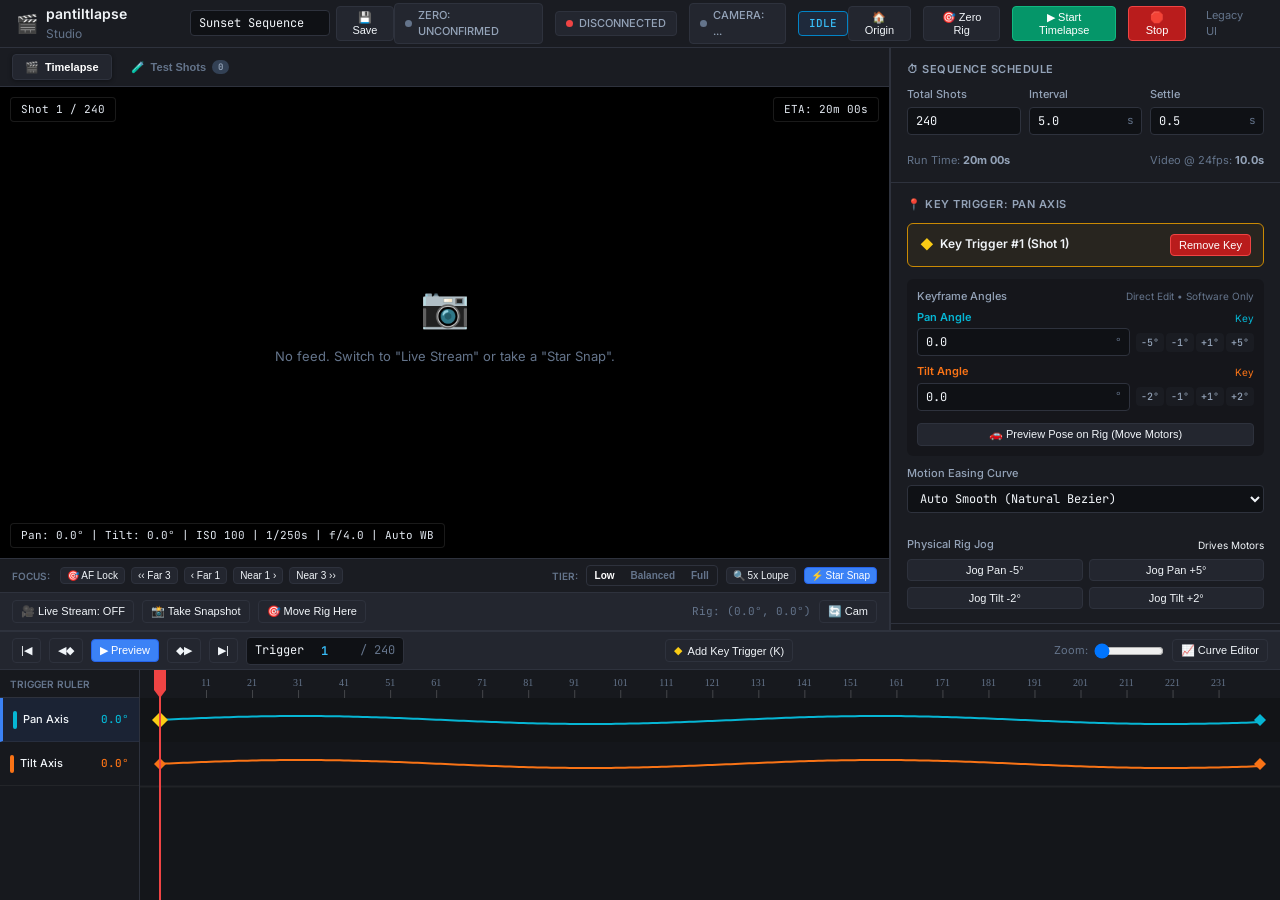
==== frontend/index.html @ 58957813 "fix(snapshot): ensure takeSnapshot uses active UI/timeline shutter speed instead of stale camera sta" ====
<!DOCTYPE html>
<html lang="en">
<head>
  <meta charset="UTF-8">
  <meta name="viewport" content="width=device-width, initial-scale=1.0, maximum-scale=1.0, user-scalable=no">
  <title>pantiltlapse - Single-Screen Timeline Studio</title>
  <link rel="stylesheet" href="style.css?v=20261005_04">
  <link rel="preconnect" href="https://fonts.googleapis.com">
  <link rel="preconnect" href="https://fonts.gstatic.com" crossorigin>
  <link href="https://fonts.googleapis.com/css2?family=Inter:wght@400;500;600;700&family=JetBrains+Mono:wght@400;500;600&display=swap" rel="stylesheet">
</head>
<body>
  <!-- Header Bar -->
  <header class="app-header">
    <div class="header-left">
      <div class="brand">
        <span class="brand-icon">🎬</span>
        <div>
          <span>pantiltlapse</span>
          <span class="brand-sub">Studio</span>
        </div>
      </div>

      <!-- Plan Name & Save -->
      <div style="display: flex; align-items: center; gap: 6px; margin-left: 12px;">
        <input type="text" id="planNameInput" value="Sunset Sequence" style="width: 140px; height: 26px;" title="Sequence Plan Name">
        <button class="btn btn-sm" id="btnSavePlan" title="Save plan to local rig storage">💾 Save</button>
      </div>
    </div>

    <!-- Status Badges -->
    <div class="header-center">
      <div class="status-badge" id="zeroRefBadge" onclick="openRecalibrateModal()" title="Click to Confirm Zero Origin Reference (0°, 0°)">
        <span class="dot"></span>
        <span id="zeroRefText">ZERO: UNCONFIRMED</span>
      </div>
      <div class="status-badge" id="motorBadge" title="Motor Controller Connection">
        <span class="dot"></span>
        <span id="motorText">MOTORS: ...</span>
      </div>
      <div class="status-badge" id="cameraBadge" title="Camera Connection">
        <span class="dot"></span>
        <span id="cameraText">CAMERA: ...</span>
      </div>
      <div class="status-badge mode-badge" id="modeBadge">
        <span id="modeText">IDLE</span>
      </div>
    </div>

    <!-- Execution & Master Controls -->
    <div class="header-right">
      <button class="btn btn-sm" onclick="goHome()" title="Move motors back to Origin (0°, 0°)">🏠 Origin</button>
      <button class="btn btn-sm" id="btnConfirmZero" onclick="openRecalibrateModal()" title="Zero physical motors at current position">🎯 Zero Rig</button>
      <button class="btn btn-success btn-sm" id="btnStartTimelapse">▶ Start Timelapse</button>
      <button class="btn btn-sm" id="btnPauseTimelapse" style="display: none;">⏸ Pause</button>
      <button class="btn btn-danger btn-sm" id="btnStop">🛑 Stop</button>
      <a href="wizard_legacy.html" class="legacy-link" title="Open previous multi-step wizard">Legacy UI</a>
    </div>
  </header>

  <!-- Zero Reference Warning Banner -->
  <div id="execZeroWarningBanner" class="alert-banner warning" style="display: none;">
    <span>⚠️ <strong>Coordinate Origin Unconfirmed:</strong> Calibrate and lock (0.00°, 0.00°) before running automated trajectories.</span>
    <div style="display: flex; gap: 8px; align-items: center;">
      <button class="btn btn-xs btn-primary" onclick="openRecalibrateModal()">Confirm Zero (0°, 0°)</button>
      <button class="btn btn-xs" onclick="document.getElementById('execZeroWarningBanner').style.display='none'" title="Dismiss banner">✕</button>
    </div>
  </div>

  <!-- Shutter vs Interval Safety Alert Banner -->
  <div id="intervalWarningBanner" class="alert-banner warning" style="display: none;">
    <span id="intervalWarningText">⚠️ Sequence Timing Alert: Longest shutter speed + settle + download buffer exceeds shot interval!</span>
    <div style="display: flex; gap: 8px; align-items: center;">
      <button class="btn btn-xs btn-primary" id="btnAutoAdjustInterval">Auto-Adjust Interval</button>
      <button class="btn btn-xs" onclick="document.getElementById('intervalWarningBanner').style.display='none'" title="Dismiss alert">✕</button>
    </div>
  </div>

  <!-- Main 2-Column Workspace -->
  <main class="studio-main">

    <!-- Left Column: Viewport & Focus Station -->
    <section class="preview-pane">
      <!-- Viewport Mode Tabs: Timelapse vs Test Shots -->
      <div class="viewport-tabs-header">
        <div class="viewport-tabs">
          <button class="viewport-tab active" id="tabBtnTimelapse" type="button" title="View live stream framing and timelapse playback">
            <span class="tab-icon">🎬</span> Timelapse
          </button>
          <button class="viewport-tab" id="tabBtnTestShots" type="button" title="Browse past test shots, star snaps, and focus calibration frames">
            <span class="tab-icon">🧪</span> Test Shots <span class="tab-badge" id="testShotsCountBadge">0</span>
          </button>
        </div>
        <div class="viewport-tabs-actions" id="testShotsHeaderActions" style="display: none;">
          <button class="btn btn-xs" id="btnRefreshTestShots" title="Refresh Test Shots History">🔄 Refresh</button>
          <button class="btn btn-xs btn-danger" id="btnDeleteSelectedTestShot" title="Delete Selected Test Shot">🗑 Delete</button>
          <button class="btn btn-xs btn-danger" id="btnDeleteAllTestShots" title="Delete All Test Shots" style="background: rgba(220, 38, 38, 0.2); border-color: rgba(220, 38, 38, 0.4); color: #f87171;">💥 Delete All</button>
        </div>
      </div>

      <div class="viewport-container" id="viewportContainer">
        <img id="previewImage" class="preview-media-frame" src="/api/camera/preview/latest" alt="Camera View" style="display: none;">
        <div id="loupeOverlay" class="loupe-overlay"></div>
        <div id="viewportPlaceholder" class="viewport-placeholder">
          <span class="icon">📷</span>
          <span id="viewportPlaceholderText">No feed. Switch to "Live Stream" or take a "Star Snap".</span>
        </div>

        <!-- Live Exposure Countdown & Progress Modal Overlay -->
        <div id="exposureCountdownOverlay" class="exposure-countdown-overlay" style="display: none;">
          <div class="exposure-card">
            <div class="exposure-spinner"></div>
            <div class="exposure-title" id="exposureTitle">📸 Exposing Snapshot...</div>
            <div class="exposure-timer" id="exposureTimer">0.0s / 2.5s</div>
            <div class="exposure-progress-bar">
              <div class="exposure-progress-fill" id="exposureProgressFill" style="width: 0%;"></div>
            </div>
            <div class="exposure-details" id="exposureDetails">ISO 12800 • 2.5s • f/4.5</div>
          </div>
        </div>

        <!-- Overlays -->
        <div class="viewport-overlay-top">
          <div class="overlay-pill" id="shotCounterOverlay">Shot 1 / 240</div>
          <div class="overlay-pill" id="timingOverlay">ETA: 20m 00s</div>
          <div class="overlay-pill" id="latestPhotoPill" style="display: none; background: rgba(16, 185, 129, 0.2); border-color: rgba(16, 185, 129, 0.4); color: #6ee7b7;">
            <span class="icon">📷</span> <span id="latestPhotoText">Photo Ready</span>
          </div>
          <div class="overlay-pill" id="testShotMetaPill" style="display: none; background: rgba(56, 189, 248, 0.2); border-color: rgba(56, 189, 248, 0.4); color: #38bdf8;">
            <span class="icon">🧪</span> <span id="testShotMetaText">Test Shot</span>
          </div>
        </div>

        <div class="viewport-overlay-bottom">
          <div class="overlay-pill" id="interpolatedPoseOverlay">
            Pan: 0.0° | Tilt: 0.0° | ISO 100 | 1/250s | f/4.0 | Auto WB
          </div>
        </div>
      </div>

      <!-- Tab Content 1: Timelapse Controls Wrapper -->
      <div id="timelapseControlsWrapper">
        <!-- Focus Station Toolbar (Night/Star Long-Exposure Focus Assist) -->
        <div class="viewport-focus-bar">
          <div class="focus-cluster">
            <span class="focus-label">Focus:</span>
            <button class="btn btn-xs" id="btnAutoFocus" title="Trigger Autofocus Lock">🎯 AF Lock</button>
            <button class="btn btn-xs" id="btnFocusFar3" title="Far Coarse (3 steps)">‹‹ Far 3</button>
            <button class="btn btn-xs" id="btnFocusFar1" title="Far Fine (1 step)">‹ Far 1</button>
            <button class="btn btn-xs" id="btnFocusNear1" title="Near Fine (1 step)">Near 1 ›</button>
            <button class="btn btn-xs" id="btnFocusNear3" title="Near Coarse (3 steps)">Near 3 ››</button>
          </div>
          <div style="display: flex; gap: 8px; align-items: center;">
            <div class="quality-tier-control" title="Preview image quality tier for faster loading over Wi-Fi">
              <span class="focus-label">Tier:</span>
              <div class="segmented-group" id="qualityTierGroup">
                <button class="btn-segmented active" data-tier="low" id="btnTierLow" title="Low quality (1024px fast JPEG, default)">Low</button>
                <button class="btn-segmented" data-tier="balanced" id="btnTierBalanced" title="Balanced quality (1920px Full HD)">Balanced</button>
                <button class="btn-segmented" data-tier="full" id="btnTierFull" title="Full native camera resolution (best for Focus Loupe)">Full</button>
              </div>
            </div>
            <button class="btn btn-xs" id="btnToggleLoupe" title="Toggle 5x Focus Loupe to inspect star sharpness">🔍 5x Loupe</button>
            <button class="btn btn-xs btn-primary" id="btnStarSnap" title="Fast high-gain test shot (2s @ ISO 12800) to inspect stars in the dark">⚡ Star Snap</button>
          </div>
        </div>

        <!-- Viewport Action Bar -->
        <div class="preview-controls-bar">
          <div style="display: flex; gap: 8px;">
            <button class="btn btn-sm" id="btnToggleLiveView">🎥 Live Stream: OFF</button>
            <button class="btn btn-sm" id="btnTakeSnapshot">📸 Take Snapshot</button>
            <button class="btn btn-sm" id="btnMoveToPlayheadPose" title="Command physical rig to move to current playhead framing">🎯 Move Rig Here</button>
          </div>
          <div style="display: flex; gap: 8px; align-items: center;">
            <span id="liveRigFeedback" style="font-size: 11px; color: var(--text-dim); font-family: var(--font-mono);">
              Rig: (0.0°, 0.0°)
            </span>
            <button class="btn btn-sm" id="btnRestartCam" title="Reset USB Camera connection">🔄 Cam</button>
          </div>
        </div>
      </div>

      <!-- Tab Content 2: Test Shots History & Inspection Wrapper -->
      <div id="testShotsControlsWrapper" style="display: none;">
        <!-- Test Shots Inspector Toolbar -->
        <div class="viewport-focus-bar test-shots-bar">
          <div style="display: flex; gap: 8px; align-items: center; overflow: hidden;">
            <span class="focus-label">Viewing:</span>
            <span id="selectedShotLabel" style="font-family: var(--font-mono); font-size: 11px; color: #38bdf8; font-weight: 600; text-overflow: ellipsis; overflow: hidden; white-space: nowrap;">
              No shot selected
            </span>
          </div>
          <div style="display: flex; gap: 8px; align-items: center; flex-shrink: 0;">
            <div class="quality-tier-control" title="Preview image quality tier for faster loading over Wi-Fi">
              <span class="focus-label">Tier:</span>
              <div class="segmented-group" id="qualityTierGroupTestShots">
                <button class="btn-segmented active" data-tier="low" title="Low quality (1024px fast JPEG, default)">Low</button>
                <button class="btn-segmented" data-tier="balanced" title="Balanced quality (1920px Full HD)">Balanced</button>
                <button class="btn-segmented" data-tier="full" title="Full native camera resolution (best for Focus Loupe)">Full</button>
              </div>
            </div>
            <button class="btn btn-xs" id="btnToggleLoupeTestShots" title="Toggle 5x Focus Loupe to inspect star sharpness">🔍 5x Loupe</button>
            <button class="btn btn-xs btn-primary" id="btnStarSnapTestShots" title="Take a new Star Snap">⚡ Star Snap</button>
            <button class="btn btn-xs" id="btnTakeSnapshotTestShots" title="Take a new Snapshot">📸 Take Snapshot</button>
            <button class="btn btn-xs btn-danger" id="btnDeleteAllTestShotsBar" title="Delete All Test Shots" style="background: rgba(220, 38, 38, 0.2); border-color: rgba(220, 38, 38, 0.4); color: #f87171;">💥 Delete All</button>
          </div>
        </div>

        <!-- History Filmstrip Gallery -->
        <div class="test-shots-filmstrip-container">
          <div class="test-shots-filmstrip" id="testShotsFilmstrip">
            <div class="test-shots-empty">No test shots recorded yet.</div>
          </div>
        </div>
      </div>
    </section>

    <!-- Right Column: Inspector Panel -->
    <aside class="inspector-pane">
      
      <!-- Section 1: Sequence Schedule -->
      <div class="inspector-section">
        <div class="inspector-section-header">
          <span class="inspector-section-title">⏱ Sequence Schedule</span>
        </div>
        <div class="form-grid-3">
          <div class="form-row">
            <label class="form-label" for="totalShotsInput">Total Shots</label>
            <div class="input-group">
              <input type="number" id="totalShotsInput" min="2" max="10000" value="240">
            </div>
          </div>
          <div class="form-row">
            <label class="form-label" for="intervalInput">Interval</label>
            <div class="input-group">
              <input type="number" id="intervalInput" min="1.0" step="0.5" value="5.0">
              <span class="input-group-unit">s</span>
            </div>
          </div>
          <div class="form-row">
            <label class="form-label" for="settleInput">Settle</label>
            <div class="input-group">
              <input type="number" id="settleInput" min="0.0" step="0.1" value="0.5">
              <span class="input-group-unit">s</span>
            </div>
          </div>
        </div>
        <div style="margin-top: 8px; font-size: 11px; color: var(--text-dim); display: flex; justify-content: space-between;">
          <span>Run Time: <strong id="calcRunTime" style="color: var(--text-muted);">20m 00s</strong></span>
          <span>Video @ 24fps: <strong id="calcClipLength" style="color: var(--text-muted);">10.0s</strong></span>
        </div>
      </div>

      <!-- Section 2: Selected Key Trigger Inspector -->
      <div class="inspector-section">
        <div class="inspector-section-header">
          <span class="inspector-section-title" id="inspectorTrackTitle">📍 Key Trigger: Pan Axis</span>
        </div>

        <div class="key-trigger-card" id="keyTriggerCard">
          <div class="key-trigger-title">
            <span class="diamond">◆</span>
            <span id="keyCardTitle">Key Trigger #1 (Shot 1)</span>
          </div>
          <button class="btn btn-sm" id="btnToggleKeyTrigger">Remove Key</button>
        </div>

        <!-- Direct Keyframe Angles (Pan & Tilt) - Software Only (No Motor Move) -->
        <div class="key-angles-panel" id="keyAnglesPanel">
          <div style="display: flex; justify-content: space-between; align-items: center; margin-bottom: 6px;">
            <label class="form-label" style="margin-bottom: 0;">Keyframe Angles</label>
            <span style="font-size: 10px; color: var(--text-dim);">Direct Edit • Software Only</span>
          </div>

          <!-- Pan Angle Input & Software Nudges -->
          <div class="form-row" style="margin-bottom: 8px;">
            <div style="display: flex; justify-content: space-between; align-items: center; margin-bottom: 3px;">
              <span style="font-size: 11px; font-weight: 600; color: #06b6d4;">Pan Angle</span>
              <span id="panKeyIndicator" style="font-size: 10px; color: var(--text-dim);">Key</span>
            </div>
            <div style="display: flex; gap: 6px; align-items: center;">
              <div class="input-group" style="flex: 1;">
                <input type="number" id="keyPanInput" step="0.5" value="0.0">
                <span class="input-group-unit">°</span>
              </div>
              <div class="btn-group-nudges">
                <button class="btn btn-xs" onclick="app.nudgeKeyAngle('pan', -5)" title="Pan -5° in software">-5°</button>
                <button class="btn btn-xs" onclick="app.nudgeKeyAngle('pan', -1)" title="Pan -1° in software">-1°</button>
                <button class="btn btn-xs" onclick="app.nudgeKeyAngle('pan', 1)" title="Pan +1° in software">+1°</button>
                <button class="btn btn-xs" onclick="app.nudgeKeyAngle('pan', 5)" title="Pan +5° in software">+5°</button>
              </div>
            </div>
          </div>

          <!-- Tilt Angle Input & Software Nudges -->
          <div class="form-row" style="margin-bottom: 8px;">
            <div style="display: flex; justify-content: space-between; align-items: center; margin-bottom: 3px;">
              <span style="font-size: 11px; font-weight: 600; color: #f97316;">Tilt Angle</span>
              <span id="tiltKeyIndicator" style="font-size: 10px; color: var(--text-dim);">Key</span>
            </div>
            <div style="display: flex; gap: 6px; align-items: center;">
              <div class="input-group" style="flex: 1;">
                <input type="number" id="keyTiltInput" step="0.5" min="-80" max="80" value="0.0">
                <span class="input-group-unit">°</span>
              </div>
              <div class="btn-group-nudges">
                <button class="btn btn-xs" onclick="app.nudgeKeyAngle('tilt', -2)" title="Tilt -2° in software">-2°</button>
                <button class="btn btn-xs" onclick="app.nudgeKeyAngle('tilt', -1)" title="Tilt -1° in software">-1°</button>
                <button class="btn btn-xs" onclick="app.nudgeKeyAngle('tilt', 1)" title="Tilt +1° in software">+1°</button>
                <button class="btn btn-xs" onclick="app.nudgeKeyAngle('tilt', 2)" title="Tilt +2° in software">+2°</button>
              </div>
            </div>
          </div>

          <!-- Optional Move Rig to Pose Button -->
          <button class="btn btn-sm btn-block" id="btnDriveRigToPose" style="margin-top: 4px; font-size: 11px; width: 100%;" onclick="app.moveRigToCurrentPose()" title="Physically slew rig motors to this exact Pan/Tilt pose">
            🚗 Preview Pose on Rig (Move Motors)
          </button>
        </div>

        <!-- Camera Parameter Discrete Step (When ISO/Shutter/Aperture/WB track selected) -->
        <div class="form-row" id="parameterValueContainer" style="display: none; margin-top: 10px;">
          <label class="form-label" id="lblParameterValue">Target Camera Setting (Hold Step)</label>
          <div id="discreteValueGroup">
            <select id="keyDiscreteSelect"></select>
          </div>
        </div>

        <!-- Motion Easing Curve Profile (For Pan / Tilt tracks) -->
        <div class="form-row" id="easingContainer" style="margin-top: 10px;">
          <label class="form-label">Motion Easing Curve</label>
          <select id="keyEasingSelect">
            <option value="auto">Auto Smooth (Natural Bezier)</option>
            <option value="ease_in_out">Ease In / Out</option>
            <option value="linear">Linear</option>
            <option value="bezier">Custom Bezier (Manual Tangents)</option>
          </select>
        </div>

        <!-- Physical Jogging Station (Drives Motors) -->
        <div class="form-row" style="margin-top: 14px; border-top: 1px solid var(--border-subtle); padding-top: 10px;">
          <div style="display: flex; justify-content: space-between; align-items: center; margin-bottom: 4px;">
            <label class="form-label" style="margin-bottom: 0;">Physical Rig Jog</label>
            <span style="font-size: 10px; color: var(--accent-amber);">Drives Motors</span>
          </div>
          <div class="jog-grid">
            <button class="btn btn-sm" onclick="app.jogMotor(-5, 0)">Jog Pan -5°</button>
            <button class="btn btn-sm" onclick="app.jogMotor(5, 0)">Jog Pan +5°</button>
            <button class="btn btn-sm" onclick="app.jogMotor(0, -2)">Jog Tilt -2°</button>
            <button class="btn btn-sm" onclick="app.jogMotor(0, 2)">Jog Tilt +2°</button>
          </div>
        </div>
      </div>

      <!-- Section 3: Base Camera Settings (Sequence Defaults) -->
      <div class="inspector-section">
        <div class="inspector-section-header">
          <span class="inspector-section-title">📷 Sequence Camera Defaults</span>
          <button class="btn btn-xs" id="btnSyncFromCam">Sync from Cam</button>
        </div>
        <p style="font-size: 11px; color: var(--text-dim); margin-bottom: 8px;">
          Changing a setting at an intermediate shot automatically adds its track to the timeline.
        </p>
        <div class="form-grid-2">
          <div>
            <label class="form-label">ISO</label>
            <select id="defaultIsoSelect"></select>
          </div>
          <div>
            <label class="form-label">Shutter Speed</label>
            <select id="defaultShutterSelect"></select>
          </div>
        </div>
        <div class="form-grid-2" style="margin-top: 8px;">
          <div>
            <label class="form-label">Aperture</label>
            <select id="defaultApertureSelect"></select>
          </div>
          <div>
            <label class="form-label">White Balance</label>
            <select id="defaultWbSelect"></select>
          </div>
        </div>
      </div>

    </aside>
  </main>

  <!-- Bottom Timeline Dock -->
  <footer class="timeline-dock">
    
    <!-- Timeline Toolbar -->
    <div class="timeline-toolbar">
      <div class="timeline-toolbar-left">
        <!-- Playhead Transport -->
        <button class="btn btn-icon btn-sm" id="btnFirstShot" title="Go to First Shot (Home)">|◀</button>
        <button class="btn btn-icon btn-sm" id="btnPrevKey" title="Go to Previous Key Trigger (Shift+Left)">◀◆</button>
        <button class="btn btn-sm btn-primary" id="btnPlayPreview" title="Play Virtual Trajectory Preview (Spacebar)">▶ Preview</button>
        <button class="btn btn-icon btn-sm" id="btnNextKey" title="Go to Next Key Trigger (Shift+Right)">◆▶</button>
        <button class="btn btn-icon btn-sm" id="btnLastShot" title="Go to Last Shot (End)">▶|</button>

        <!-- Current Trigger Scrubber Display -->
        <div class="playhead-display">
          <span>Trigger</span>
          <input type="number" id="playheadInput" min="1" max="240" value="1">
          <span style="color: var(--text-dim);">/ <span id="totalShotsLabel">240</span></span>
        </div>
      </div>

      <div class="timeline-toolbar-center">
        <button class="btn btn-sm" id="btnAddKeyTrigger" title="Add Key Trigger at Playhead (K)">
          <span style="color: var(--key-diamond);">◆</span> Add Key Trigger (K)
        </button>
      </div>

      <div class="timeline-toolbar-right">
        <label style="font-size: 11px; color: var(--text-dim); display: flex; align-items: center; gap: 6px;">
          Zoom:
          <input type="range" id="zoomSlider" min="1" max="10" step="0.5" value="1" style="width: 70px; height: 16px;">
        </label>
        <button class="btn btn-sm" id="btnToggleCurveGraph" title="Toggle between Track Bars and 2D Bezier Curve Graph Editor">📈 Curve Editor</button>
      </div>
    </div>

    <!-- Timeline Tracks & Canvas -->
    <div class="timeline-viewport">
      <div class="timeline-headers" id="timelineHeaders">
        <div class="track-header-ruler">TRIGGER RULER</div>
        <!-- Dynamic Track Headers rendered by app.js -->
      </div>

      <div class="timeline-canvas-container" id="timelineCanvasContainer">
        <canvas id="timelineCanvas"></canvas>
      </div>
    </div>
  </footer>

  <!-- Recalibrate Origin Modal -->
  <div id="recalibrateModal" class="modal-backdrop" style="display: none;">
    <div class="modal-content">
      <h3 style="margin-bottom: 8px;">Confirm Physical Zero Origin</h3>
      <p style="color: var(--text-muted); font-size: 12px; margin-bottom: 14px;">
        This sets the current motor orientation as origin (0.00°, 0.00°) and validates software limits.
      </p>
      <div style="display: flex; gap: 8px; justify-content: flex-end;">
        <button class="btn btn-sm" onclick="closeRecalibrateModal()">Cancel</button>
        <button class="btn btn-primary btn-sm" onclick="executeRecalibrateZero()">🎯 Confirm & Set (0°, 0°)</button>
      </div>
    </div>
  </div>

  <!-- In-Run Discrete Stop Offset Dialog -->
  <div id="offsetChoiceModal" class="modal-backdrop" style="display: none;">
    <div class="modal-content">
      <h3 style="margin-bottom: 8px;">Live In-Flight Adjustment</h3>
      <p id="offsetPromptText" style="color: var(--text-muted); font-size: 12px; margin-bottom: 14px;">
        You adjusted a camera parameter during an active sequence. How should upcoming triggers be handled?
      </p>
      <div style="display: flex; flex-direction: column; gap: 8px;">
        <button class="btn btn-sm btn-primary" id="btnOffsetHoldOnly">Apply from next shot only (Hold)</button>
        <button class="btn btn-sm" id="btnOffsetShiftAll">Shift all upcoming key triggers by stop offset</button>
        <button class="btn btn-sm" onclick="closeOffsetChoiceModal()">Cancel</button>
      </div>
    </div>
  </div>

  <!-- Toast Container -->
  <div class="toast-container" id="toastContainer"></div>

  <script src="app.js?v=20261005_10"></script>
</body>
</html>
---- frontend/style.css ----
/* ==========================================================================
   pantiltlapse - Single-Screen Timeline Studio
   Video-Editor Inspired Interface with Curve Graph Editor & Focus Darkroom
   ========================================================================== */

:root {
  --bg-primary: #121316;
  --bg-surface: #1a1c22;
  --bg-surface-elevated: #23262f;
  --bg-input: #0f1115;
  --border-color: #2e323d;
  --border-focus: #3b82f6;

  --text-main: #f1f5f9;
  --text-muted: #94a3b8;
  --text-dim: #64748b;

  --accent: #3b82f6;
  --accent-hover: #2563eb;
  --accent-glow: rgba(59, 130, 246, 0.25);

  --success: #10b981;
  --success-bg: rgba(16, 185, 129, 0.15);
  --warning: #f59e0b;
  --warning-bg: rgba(245, 158, 11, 0.15);
  --danger: #ef4444;
  --danger-bg: rgba(239, 68, 68, 0.15);

  --track-pan: #06b6d4;      /* Cyan */
  --track-tilt: #f97316;     /* Orange */
  --track-shutter: #a855f7;  /* Purple */
  --track-iso: #10b981;      /* Emerald */
  --track-aperture: #ec4899; /* Pink */
  --track-wb: #eab308;       /* Yellow */
  --key-diamond: #facc15;    /* Amber/Gold */
  --playhead: #ef4444;       /* Crimson Red */

  --font-sans: 'Inter', -apple-system, BlinkMacSystemFont, 'Segoe UI', Roboto, sans-serif;
  --font-mono: 'JetBrains Mono', 'Fira Code', monospace;
  --radius-sm: 4px;
  --radius-md: 6px;
  --radius-lg: 10px;
}

* {
  box-sizing: border-box;
  margin: 0;
  padding: 0;
  -webkit-font-smoothing: antialiased;
}

body {
  background-color: var(--bg-primary);
  color: var(--text-main);
  font-family: var(--font-sans);
  font-size: 13px;
  line-height: 1.4;
  height: 100vh;
  overflow: hidden;
  display: flex;
  flex-direction: column;
}

/* App Header */
.app-header {
  height: 48px;
  background-color: var(--bg-surface);
  border-bottom: 1px solid var(--border-color);
  display: flex;
  align-items: center;
  justify-content: space-between;
  padding: 0 16px;
  flex-shrink: 0;
  z-index: 20;
}

.header-left, .header-center, .header-right {
  display: flex;
  align-items: center;
  gap: 12px;
}

.brand {
  display: flex;
  align-items: center;
  gap: 8px;
  font-weight: 600;
  font-size: 14px;
  color: var(--text-main);
}
.brand .brand-icon {
  font-size: 18px;
}
.brand .brand-sub {
  color: var(--text-dim);
  font-weight: 400;
  font-size: 12px;
}

/* Status Badges */
.status-badge {
  display: inline-flex;
  align-items: center;
  gap: 6px;
  background: var(--bg-surface-elevated);
  border: 1px solid var(--border-color);
  padding: 4px 10px;
  border-radius: var(--radius-sm);
  font-size: 11px;
  font-weight: 500;
  color: var(--text-muted);
  cursor: pointer;
  user-select: none;
  transition: all 0.2s ease;
}
.status-badge:hover {
  background: #2a2e39;
  border-color: #3f4452;
}
.status-badge .dot {
  width: 7px;
  height: 7px;
  border-radius: 50%;
  background-color: var(--text-dim);
}
.status-badge.connected .dot { background-color: var(--success); }
.status-badge.warning .dot { background-color: var(--warning); }
.status-badge.error .dot { background-color: var(--danger); }
.status-badge.connected { color: var(--text-main); }

.mode-badge {
  font-family: var(--font-mono);
  background: #1e293b;
  color: #38bdf8;
  border-color: #0284c7;
}

/* Warning & Alert Banners */
.alert-banner {
  padding: 8px 16px;
  font-size: 11px;
  display: flex;
  justify-content: space-between;
  align-items: center;
  z-index: 15;
}
.alert-banner.warning {
  background: #451a03;
  border-bottom: 1px solid #b45309;
  color: #fef3c7;
}
.alert-banner.info {
  background: #1e293b;
  border-bottom: 1px solid #0284c7;
  color: #e0f2fe;
}

/* Buttons */
.btn {
  display: inline-flex;
  align-items: center;
  justify-content: center;
  gap: 6px;
  padding: 6px 12px;
  font-size: 12px;
  font-weight: 500;
  border-radius: var(--radius-sm);
  border: 1px solid var(--border-color);
  background-color: var(--bg-surface-elevated);
  color: var(--text-main);
  cursor: pointer;
  user-select: none;
  transition: all 0.15s ease;
}
.btn:hover:not(:disabled) {
  background-color: #2e3340;
  border-color: #43495b;
}
.btn:active:not(:disabled) {
  transform: translateY(1px);
}
.btn:disabled {
  opacity: 0.45;
  cursor: not-allowed;
}

.btn-primary {
  background-color: var(--accent);
  border-color: var(--accent-hover);
  color: #fff;
}
.btn-primary:hover:not(:disabled) {
  background-color: var(--accent-hover);
}

.btn-success {
  background-color: #059669;
  border-color: #10b981;
  color: #fff;
}
.btn-success:hover:not(:disabled) {
  background-color: #10b981;
}

.btn-danger {
  background-color: #b91c1c;
  border-color: #ef4444;
  color: #fff;
}
.btn-danger:hover:not(:disabled) {
  background-color: #dc2626;
}

.btn-sm {
  padding: 4px 8px;
  font-size: 11px;
}
.btn-xs {
  padding: 2px 6px;
  font-size: 10px;
}
.btn-icon {
  padding: 5px 8px;
}

/* Main Workspace */
.studio-main {
  flex: 1;
  display: grid;
  grid-template-columns: 1fr 390px;
  min-height: 0;
  background-color: var(--bg-primary);
}

/* Left: Viewport & Focus Station */
.preview-pane {
  display: flex;
  flex-direction: column;
  border-right: 1px solid var(--border-color);
  background-color: #0d0e11;
  min-height: 0;
}

/* Viewport Tabs Header */
.viewport-tabs-header {
  display: flex;
  justify-content: space-between;
  align-items: center;
  padding: 6px 12px;
  background-color: var(--bg-surface);
  border-bottom: 1px solid var(--border-color);
  gap: 8px;
  z-index: 10;
}

.viewport-tabs {
  display: flex;
  gap: 6px;
}

.viewport-tab {
  display: inline-flex;
  align-items: center;
  gap: 6px;
  padding: 5px 12px;
  font-size: 11px;
  font-weight: 600;
  color: var(--text-dim);
  background: transparent;
  border: 1px solid transparent;
  border-radius: var(--radius-sm);
  cursor: pointer;
  transition: all 0.15s ease;
  user-select: none;
}

.viewport-tab:hover {
  color: var(--text-main);
  background-color: rgba(255, 255, 255, 0.05);
}

.viewport-tab.active {
  color: #fff;
  background-color: var(--bg-surface-elevated);
  border-color: var(--border-color);
  box-shadow: 0 1px 4px rgba(0, 0, 0, 0.4);
}

.viewport-tab .tab-badge {
  display: inline-block;
  background: #334155;
  color: #94a3b8;
  font-size: 9px;
  font-family: var(--font-mono);
  padding: 1px 6px;
  border-radius: 10px;
}

.viewport-tab.active .tab-badge {
  background: #0284c7;
  color: #fff;
}

.viewport-tabs-actions {
  display: flex;
  gap: 6px;
  align-items: center;
}

/* Test Shots Filmstrip & Cards */
.test-shots-filmstrip-container {
  background-color: #0c0d10;
  border-top: 1px solid var(--border-color);
  padding: 8px 12px;
  overflow-x: auto;
  overflow-y: hidden;
  min-height: 100px;
}

.test-shots-filmstrip {
  display: flex;
  gap: 10px;
  align-items: center;
}

.test-shot-card {
  flex: 0 0 120px;
  display: flex;
  flex-direction: column;
  background: var(--bg-surface);
  border: 1px solid var(--border-color);
  border-radius: var(--radius-sm);
  overflow: hidden;
  cursor: pointer;
  transition: all 0.15s ease;
  user-select: none;
}

.test-shot-card:hover {
  border-color: #475569;
  transform: translateY(-2px);
  box-shadow: 0 4px 10px rgba(0, 0, 0, 0.4);
}

.test-shot-card.active {
  border-color: #38bdf8;
  box-shadow: 0 0 0 1px #38bdf8, 0 4px 12px rgba(56, 189, 248, 0.3);
}

.test-shot-thumb-wrap {
  width: 100%;
  height: 58px;
  background: #000;
  overflow: hidden;
  display: flex;
  align-items: center;
  justify-content: center;
  position: relative;
}

.test-shot-thumb {
  width: 100%;
  height: 100%;
  object-fit: cover;
  transition: transform 0.2s ease;
}

.test-shot-card:hover .test-shot-thumb {
  transform: scale(1.05);
}

.test-shot-info {
  padding: 5px 6px;
  display: flex;
  flex-direction: column;
  gap: 2px;
  background-color: var(--bg-surface-elevated);
}

.test-shot-time {
  font-size: 10px;
  font-family: var(--font-mono);
  font-weight: 600;
  color: var(--text-main);
  white-space: nowrap;
  overflow: hidden;
  text-overflow: ellipsis;
}

.test-shot-meta {
  font-size: 9px;
  color: var(--text-dim);
  font-family: var(--font-mono);
  display: flex;
  justify-content: space-between;
}

.test-shots-empty {
  color: var(--text-dim);
  font-size: 11px;
  padding: 20px;
  text-align: center;
  width: 100%;
}

.viewport-container {
  flex: 1;
  display: flex;
  align-items: center;
  justify-content: center;
  position: relative;
  overflow: hidden;
  background-color: #000;
  cursor: default;
}

.viewport-container.loupe-active {
  cursor: crosshair;
}

.preview-media-frame {
  max-width: 100%;
  max-height: 100%;
  object-fit: contain;
  display: block;
  border: 1px solid rgba(255, 255, 255, 0.12);
  box-shadow: 0 0 20px rgba(0, 0, 0, 0.8);
}

/* Live Exposure Countdown & Progress Overlay */
.exposure-countdown-overlay {
  position: absolute;
  inset: 0;
  background: rgba(10, 15, 25, 0.82);
  backdrop-filter: blur(4px);
  display: flex;
  align-items: center;
  justify-content: center;
  z-index: 25;
}

.exposure-card {
  background: var(--bg-surface-elevated);
  border: 1px solid var(--border-color);
  border-radius: var(--radius-md);
  padding: 20px 24px;
  width: 290px;
  text-align: center;
  box-shadow: 0 10px 30px rgba(0, 0, 0, 0.7);
  display: flex;
  flex-direction: column;
  align-items: center;
  gap: 10px;
}

.exposure-spinner {
  width: 30px;
  height: 30px;
  border: 3px solid rgba(59, 130, 246, 0.2);
  border-top-color: var(--accent-primary);
  border-radius: 50%;
  animation: exposureSpin 0.8s linear infinite;
}

@keyframes exposureSpin {
  to { transform: rotate(360deg); }
}

.exposure-title {
  font-size: 13px;
  font-weight: 600;
  color: var(--text-main);
}

.exposure-timer {
  font-size: 17px;
  font-weight: 700;
  font-family: var(--font-mono);
  color: var(--accent-primary);
}

.exposure-progress-bar {
  width: 100%;
  height: 6px;
  background: var(--bg-surface);
  border-radius: 3px;
  overflow: hidden;
  border: 1px solid var(--border-color);
}

.exposure-progress-fill {
  height: 100%;
  background: linear-gradient(90deg, #3b82f6, #60a5fa);
  transition: width 0.1s linear;
}

.exposure-details {
  font-size: 11px;
  color: var(--text-dim);
  font-family: var(--font-mono);
}

/* Floating 5x Loupe Magnifier */
.loupe-overlay {
  position: absolute;
  width: 140px;
  height: 140px;
  border-radius: 50%;
  border: 2px solid var(--accent);
  box-shadow: 0 0 16px rgba(0, 0, 0, 0.8), inset 0 0 10px rgba(0, 0, 0, 0.5);
  pointer-events: none;
  overflow: hidden;
  display: none;
  z-index: 30;
  background-repeat: no-repeat;
  background-color: #000;
}

.viewport-placeholder {
  display: flex;
  flex-direction: column;
  align-items: center;
  gap: 12px;
  color: var(--text-dim);
}
.viewport-placeholder .icon {
  font-size: 40px;
}

/* Overlays on camera preview */
.viewport-overlay-top {
  position: absolute;
  top: 10px;
  left: 10px;
  right: 10px;
  display: flex;
  justify-content: space-between;
  align-items: center;
  pointer-events: none;
}
.overlay-pill {
  background: rgba(0, 0, 0, 0.75);
  backdrop-filter: blur(4px);
  padding: 4px 10px;
  border-radius: var(--radius-sm);
  border: 1px solid rgba(255, 255, 255, 0.1);
  font-family: var(--font-mono);
  font-size: 11px;
  color: #e2e8f0;
  pointer-events: auto;
}

.viewport-overlay-bottom {
  position: absolute;
  bottom: 10px;
  left: 10px;
  right: 10px;
  display: flex;
  justify-content: space-between;
  align-items: center;
  pointer-events: none;
}

/* Focus Bar */
.viewport-focus-bar {
  background-color: var(--bg-surface);
  border-top: 1px solid var(--border-color);
  padding: 6px 12px;
  display: flex;
  align-items: center;
  justify-content: space-between;
  flex-shrink: 0;
  gap: 8px;
}

.focus-cluster {
  display: flex;
  align-items: center;
  gap: 6px;
}
.focus-label {
  font-size: 10px;
  font-weight: 600;
  color: var(--text-dim);
  text-transform: uppercase;
  margin-right: 4px;
}

.quality-tier-control {
  display: flex;
  align-items: center;
  gap: 4px;
}

.segmented-group {
  display: inline-flex;
  align-items: center;
  background-color: var(--bg-surface);
  border: 1px solid var(--border-color);
  border-radius: var(--radius-sm);
  padding: 1px;
  gap: 2px;
}

.segmented-group .btn-segmented {
  background: transparent;
  border: none;
  border-radius: 3px;
  color: var(--text-dim);
  font-size: 10px;
  font-weight: 600;
  padding: 2px 7px;
  cursor: pointer;
  transition: all 0.15s ease;
  line-height: 1.3;
}

.segmented-group .btn-segmented:hover {
  color: var(--text-main);
  background-color: rgba(255, 255, 255, 0.05);
}

.segmented-group .btn-segmented.active {
  background-color: var(--accent-primary);
  color: #fff;
  font-weight: 700;
}

.preview-controls-bar {
  height: 38px;
  background-color: var(--bg-surface-elevated);
  border-top: 1px solid var(--border-color);
  display: flex;
  align-items: center;
  justify-content: space-between;
  padding: 0 12px;
  flex-shrink: 0;
}

/* Right: Inspector Panel */
.inspector-pane {
  display: flex;
  flex-direction: column;
  background-color: var(--bg-surface);
  overflow-y: auto;
  border-left: 1px solid var(--border-color);
}

.inspector-section {
  padding: 14px 16px;
  border-bottom: 1px solid var(--border-color);
}

.inspector-section-header {
  display: flex;
  align-items: center;
  justify-content: space-between;
  margin-bottom: 10px;
}
.inspector-section-title {
  font-size: 11px;
  font-weight: 600;
  text-transform: uppercase;
  letter-spacing: 0.5px;
  color: var(--text-muted);
  display: flex;
  align-items: center;
  gap: 6px;
}

/* Key Trigger Header Card */
.key-trigger-card {
  background: var(--bg-surface-elevated);
  border: 1px solid var(--border-color);
  border-radius: var(--radius-md);
  padding: 10px 12px;
  display: flex;
  align-items: center;
  justify-content: space-between;
  margin-bottom: 12px;
}
.key-trigger-card.is-key {
  border-color: #ca8a04;
  background: rgba(202, 138, 4, 0.08);
}
.key-trigger-title {
  font-weight: 600;
  font-size: 12px;
  color: var(--text-main);
  display: flex;
  align-items: center;
  gap: 6px;
}
.key-trigger-title .diamond {
  color: var(--key-diamond);
  font-size: 13px;
}

/* Forms & Inputs */
.form-grid-2 {
  display: grid;
  grid-template-columns: 1fr 1fr;
  gap: 10px;
}
.form-grid-3 {
  display: grid;
  grid-template-columns: 1fr 1fr 1fr;
  gap: 8px;
}
.form-row {
  margin-bottom: 10px;
}
.form-row:last-child {
  margin-bottom: 0;
}

.form-label {
  display: block;
  font-size: 11px;
  color: var(--text-muted);
  margin-bottom: 4px;
  font-weight: 500;
}

.input-group {
  display: flex;
  align-items: center;
  position: relative;
}
.input-group-unit {
  position: absolute;
  right: 8px;
  font-size: 11px;
  color: var(--text-dim);
  font-family: var(--font-mono);
  pointer-events: none;
}

.key-angles-panel {
  background: rgba(0, 0, 0, 0.2);
  border: 1px solid var(--border-subtle);
  border-radius: 6px;
  padding: 10px;
  margin-top: 10px;
}

.btn-group-nudges {
  display: flex;
  gap: 2px;
}

.btn-group-nudges .btn {
  padding: 3px 5px;
  font-size: 10px;
  font-family: var(--font-mono);
  background: var(--bg-surface);
  border: 1px solid var(--border-subtle);
  color: var(--text-muted);
}

.btn-group-nudges .btn:hover {
  background: var(--bg-hover);
  color: var(--text-light);
  border-color: var(--border-medium);
}


input[type="text"],
input[type="number"],
select {
  width: 100%;
  height: 28px;
  background-color: var(--bg-input);
  border: 1px solid var(--border-color);
  border-radius: var(--radius-sm);
  color: var(--text-main);
  font-family: var(--font-mono);
  font-size: 12px;
  padding: 0 8px;
  outline: none;
  transition: border-color 0.15s ease;
}
input[type="number"] {
  padding-right: 24px;
}
input:focus,
select:focus {
  border-color: var(--border-focus);
}

.jog-grid {
  display: grid;
  grid-template-columns: 1fr 1fr;
  gap: 6px;
  margin-top: 6px;
}

/* Bottom Timeline Dock */
.timeline-dock {
  height: 270px;
  background-color: var(--bg-surface);
  border-top: 2px solid var(--border-color);
  display: flex;
  flex-direction: column;
  flex-shrink: 0;
  user-select: none;
}

.timeline-toolbar {
  height: 38px;
  background-color: var(--bg-surface-elevated);
  border-bottom: 1px solid var(--border-color);
  display: flex;
  align-items: center;
  justify-content: space-between;
  padding: 0 12px;
  flex-shrink: 0;
}

.timeline-toolbar-left,
.timeline-toolbar-center,
.timeline-toolbar-right {
  display: flex;
  align-items: center;
  gap: 8px;
}

.playhead-display {
  display: flex;
  align-items: center;
  gap: 6px;
  font-family: var(--font-mono);
  font-size: 12px;
  background: var(--bg-input);
  border: 1px solid var(--border-color);
  padding: 2px 8px;
  border-radius: var(--radius-sm);
}
.playhead-display input {
  width: 44px;
  height: 22px;
  padding: 0 4px;
  text-align: center;
  border: none;
  background: transparent;
  color: #38bdf8;
  font-weight: 600;
}

/* Timeline Canvas Area */
.timeline-viewport {
  flex: 1;
  position: relative;
  overflow: hidden;
  background-color: #14161a;
  display: flex;
  min-height: 0;
}

/* Track Headers Sidebar */
.timeline-headers {
  width: 140px;
  background-color: #17191e;
  border-right: 1px solid var(--border-color);
  display: flex;
  flex-direction: column;
  flex-shrink: 0;
  z-index: 5;
  overflow-y: hidden;
}

.track-header-ruler {
  height: 28px;
  border-bottom: 1px solid var(--border-color);
  display: flex;
  align-items: center;
  padding: 0 10px;
  font-size: 10px;
  font-weight: 600;
  color: var(--text-dim);
}

.track-header-item {
  height: 44px;
  border-bottom: 1px solid rgba(255, 255, 255, 0.05);
  display: flex;
  align-items: center;
  justify-content: space-between;
  padding: 0 10px;
  font-size: 11px;
  font-weight: 500;
  cursor: pointer;
}
.track-header-item:hover {
  background: rgba(255, 255, 255, 0.03);
}
.track-header-item.active {
  background: rgba(59, 130, 246, 0.1);
  border-left: 3px solid var(--accent);
}

.track-header-item .track-label {
  display: flex;
  align-items: center;
  gap: 6px;
}
.track-color-indicator {
  width: 4px;
  height: 18px;
  border-radius: 2px;
}
.track-color-indicator.pan { background-color: var(--track-pan); }
.track-color-indicator.tilt { background-color: var(--track-tilt); }
.track-color-indicator.shutter_speed { background-color: var(--track-shutter); }
.track-color-indicator.iso { background-color: var(--track-iso); }
.track-color-indicator.aperture { background-color: var(--track-aperture); }
.track-color-indicator.white_balance { background-color: var(--track-wb); }

.timeline-canvas-container {
  flex: 1;
  position: relative;
  overflow: hidden;
  cursor: crosshair;
}

#timelineCanvas {
  position: absolute;
  top: 0;
  left: 0;
  width: 100%;
  height: 100%;
}

/* Modals */
.modal-backdrop {
  position: fixed;
  inset: 0;
  background: rgba(0, 0, 0, 0.7);
  backdrop-filter: blur(2px);
  z-index: 200;
  display: flex;
  align-items: center;
  justify-content: center;
}
.modal-content {
  background: var(--bg-surface);
  border: 1px solid var(--border-color);
  border-radius: var(--radius-md);
  padding: 20px;
  max-width: 400px;
  width: 90%;
  box-shadow: 0 10px 25px rgba(0, 0, 0, 0.5);
}

/* Toast Notifications */
.toast-container {
  position: fixed;
  bottom: 290px;
  right: 20px;
  display: flex;
  flex-direction: column;
  gap: 8px;
  z-index: 100;
  pointer-events: none;
}
.toast {
  background: #1e293b;
  color: #fff;
  border: 1px solid #334155;
  padding: 8px 14px;
  border-radius: var(--radius-sm);
  font-size: 12px;
  box-shadow: 0 4px 12px rgba(0, 0, 0, 0.4);
  pointer-events: auto;
  animation: toastIn 0.2s ease-out;
}
.toast.success { border-color: #059669; }
.toast.error { border-color: #dc2626; }
.toast.warning { border-color: #d97706; }
@keyframes toastIn {
  from { opacity: 0; transform: translateY(6px); }
  to { opacity: 1; transform: translateY(0); }
}

.legacy-link {
  font-size: 11px;
  color: var(--text-dim);
  text-decoration: none;
  padding: 4px 8px;
  border-radius: var(--radius-sm);
  transition: all 0.2s;
}
.legacy-link:hover {
  color: var(--text-muted);
  background: rgba(255, 255, 255, 0.05);
}
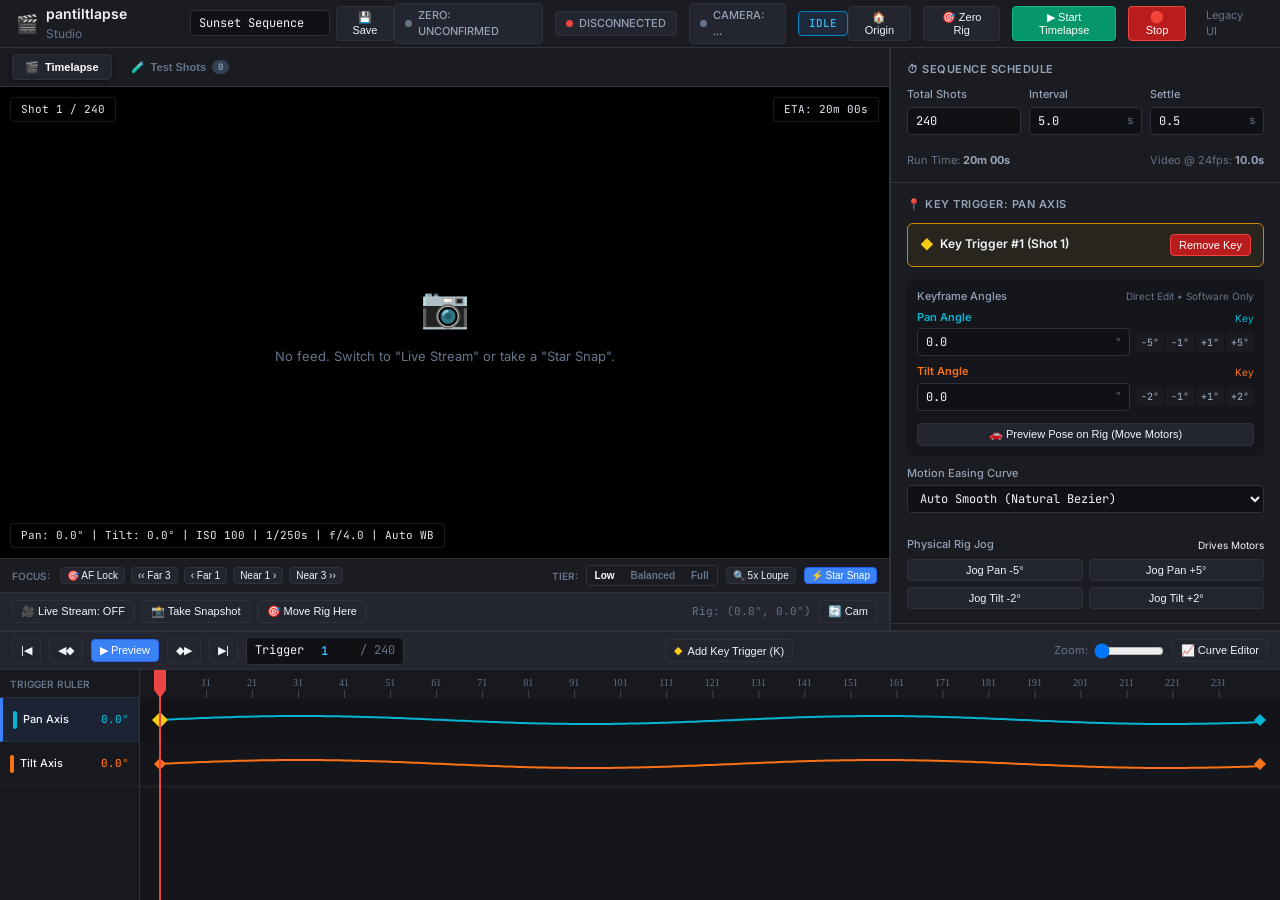
==== commit dd355aac: "feat: implement decoupled dual-needle timeline architecture with follow-live toggle" ====
--- a/frontend/index.html
+++ b/frontend/index.html
@@ -4,7 +4,7 @@
   <meta charset="UTF-8">
   <meta name="viewport" content="width=device-width, initial-scale=1.0, maximum-scale=1.0, user-scalable=no">
   <title>pantiltlapse - Single-Screen Timeline Studio</title>
-  <link rel="stylesheet" href="style.css?v=20261005_04">
+  <link rel="stylesheet" href="style.css?v=20261006_01">
   <link rel="preconnect" href="https://fonts.googleapis.com">
   <link rel="preconnect" href="https://fonts.gstatic.com" crossorigin>
   <link href="https://fonts.googleapis.com/css2?family=Inter:wght@400;500;600;700&family=JetBrains+Mono:wght@400;500;600&display=swap" rel="stylesheet">
@@ -405,6 +405,12 @@
           <input type="number" id="playheadInput" min="1" max="240" value="1">
           <span style="color: var(--text-dim);">/ <span id="totalShotsLabel">240</span></span>
         </div>
+
+        <!-- Follow Live Toggle (Active during time-lapse runs) -->
+        <button class="btn btn-xs btn-follow-live active" id="btnToggleFollowLive" style="display: none;" title="Toggle automatic tracking of live execution playhead">
+          <span id="followLiveDot" class="live-dot pulse"></span>
+          <span id="followLiveLabel">Following Live</span>
+        </button>
       </div>
 
       <div class="timeline-toolbar-center">
@@ -430,6 +436,12 @@
       </div>
 
       <div class="timeline-canvas-container" id="timelineCanvasContainer">
+        <!-- Floating Detached Live Status Pill -->
+        <div id="detachedLivePill" class="detached-live-pill" style="display: none;">
+          <span class="live-status-dot"></span>
+          <span>Editing Shot <strong id="detachedEditShot">180</strong> • Sequence running at Shot <strong id="detachedLiveShot">16</strong></span>
+          <button class="btn btn-xs btn-primary" id="btnJumpToLive" title="Snap edit playhead back to live sequence progress">⏵ Jump to Live</button>
+        </div>
         <canvas id="timelineCanvas"></canvas>
       </div>
     </div>
@@ -467,6 +479,6 @@
   <!-- Toast Container -->
   <div class="toast-container" id="toastContainer"></div>
 
-  <script src="app.js?v=20261005_10"></script>
+  <script src="app.js?v=20261006_01"></script>
 </body>
 </html>
--- a/frontend/style.css
+++ b/frontend/style.css
@@ -931,6 +931,89 @@
   height: 100%;
 }
 
+/* Follow Live Button & Indicator */
+.btn-follow-live {
+  display: inline-flex;
+  align-items: center;
+  gap: 6px;
+  background: var(--bg-surface-elevated);
+  border: 1px solid var(--border-color);
+  color: var(--text-muted);
+  font-family: var(--font-mono);
+  font-size: 11px;
+  font-weight: 500;
+  padding: 3px 8px;
+  border-radius: var(--radius-sm);
+  cursor: pointer;
+  transition: all 0.15s ease;
+}
+.btn-follow-live:hover {
+  border-color: var(--text-dim);
+  color: var(--text-main);
+}
+.btn-follow-live.active {
+  background: rgba(16, 185, 129, 0.12);
+  border-color: rgba(16, 185, 129, 0.4);
+  color: #10b981;
+}
+
+.live-dot {
+  width: 7px;
+  height: 7px;
+  border-radius: 50%;
+  background-color: var(--text-dim);
+  display: inline-block;
+  flex-shrink: 0;
+}
+.btn-follow-live.active .live-dot {
+  background-color: #10b981;
+  box-shadow: 0 0 6px rgba(16, 185, 129, 0.6);
+}
+.live-dot.pulse {
+  animation: liveDotPulse 1.8s infinite;
+}
+
+@keyframes liveDotPulse {
+  0% { transform: scale(0.9); opacity: 0.8; }
+  50% { transform: scale(1.3); opacity: 1; }
+  100% { transform: scale(0.9); opacity: 0.8; }
+}
+
+/* Floating Detached Live Pill */
+.detached-live-pill {
+  position: absolute;
+  top: 36px;
+  left: 50%;
+  transform: translateX(-50%);
+  background: rgba(22, 24, 29, 0.92);
+  backdrop-filter: blur(8px);
+  border: 1px solid rgba(245, 158, 11, 0.5);
+  box-shadow: 0 4px 16px rgba(0, 0, 0, 0.6);
+  color: var(--text-main);
+  padding: 4px 12px;
+  border-radius: 20px;
+  font-size: 11px;
+  display: flex;
+  align-items: center;
+  gap: 10px;
+  z-index: 25;
+  pointer-events: auto;
+  user-select: none;
+}
+.detached-live-pill strong {
+  color: #f59e0b;
+  font-family: var(--font-mono);
+}
+.live-status-dot {
+  width: 8px;
+  height: 8px;
+  border-radius: 50%;
+  background: #f59e0b;
+  box-shadow: 0 0 6px rgba(245, 158, 11, 0.8);
+  animation: liveDotPulse 1.5s infinite;
+  flex-shrink: 0;
+}
+
 /* Modals */
 .modal-backdrop {
   position: fixed;
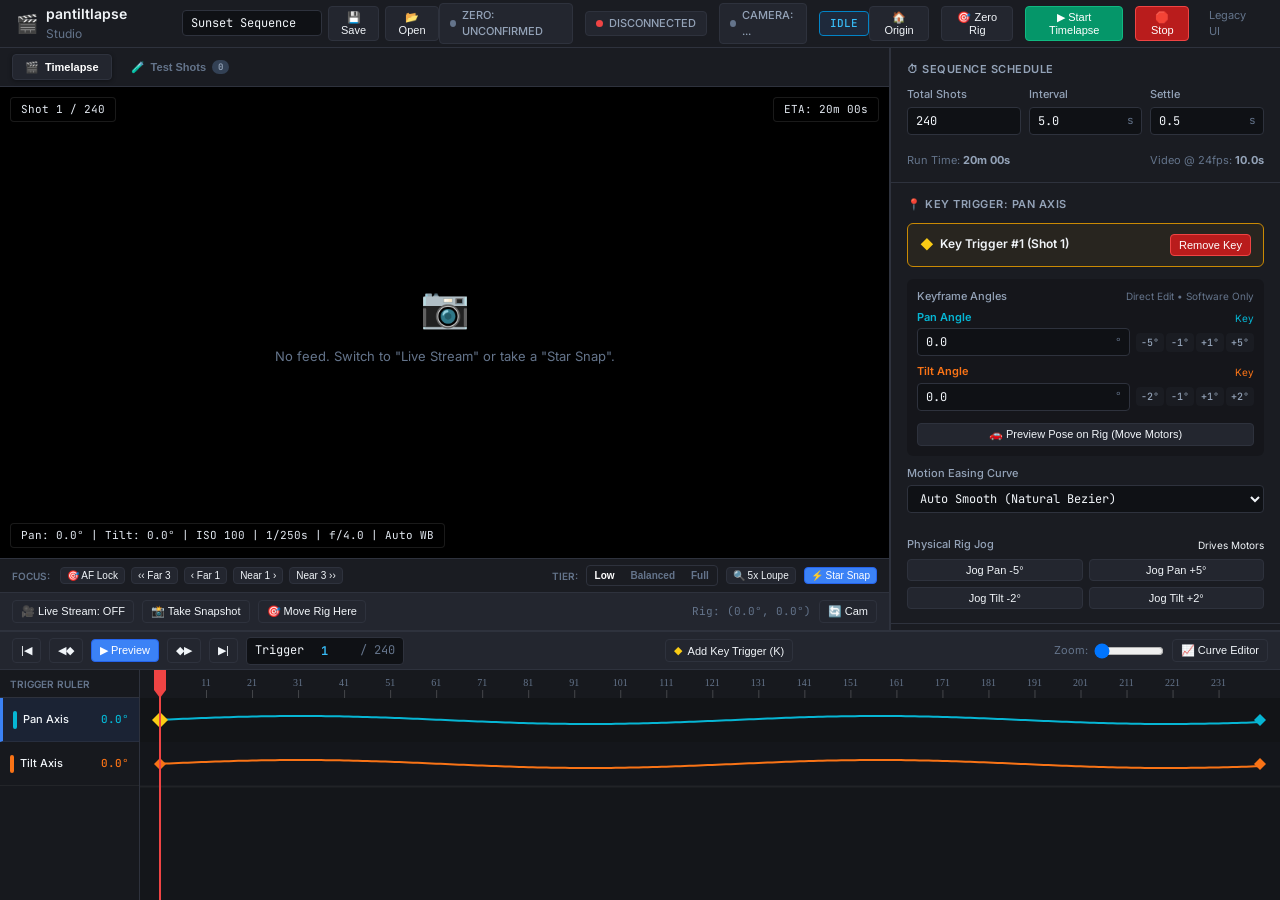
==== commit ed5ba910: "feat(ui): add minimal open/load plan dialog and restore session settings" ====
--- a/frontend/index.html
+++ b/frontend/index.html
@@ -25,6 +25,7 @@
       <div style="display: flex; align-items: center; gap: 6px; margin-left: 12px;">
         <input type="text" id="planNameInput" value="Sunset Sequence" style="width: 140px; height: 26px;" title="Sequence Plan Name">
         <button class="btn btn-sm" id="btnSavePlan" title="Save plan to local rig storage">💾 Save</button>
+        <button class="btn btn-sm" id="btnOpenPlan" title="Open / Load an existing plan">📂 Open</button>
       </div>
     </div>
 
@@ -476,9 +477,29 @@
     </div>
   </div>
 
+  <!-- Open / Load Plan Modal -->
+  <div id="openPlanModal" class="modal-backdrop" style="display: none;">
+    <div class="modal-content" style="max-width: 480px;">
+      <div style="display: flex; justify-content: space-between; align-items: center; margin-bottom: 12px;">
+        <h3 style="margin: 0; font-size: 15px;">📂 Open Saved Plan</h3>
+        <button class="btn btn-xs" onclick="closeOpenPlanModal()" title="Close dialog">✕</button>
+      </div>
+      <p style="color: var(--text-muted); font-size: 12px; margin-bottom: 12px;">
+        Select an existing sequence plan to restore its waypoints, schedule, and settings:
+      </p>
+      <div id="savedPlansList" style="max-height: 280px; overflow-y: auto; display: flex; flex-direction: column; gap: 8px; margin-bottom: 14px;">
+        <div style="color: var(--text-dim); font-size: 12px; text-align: center; padding: 20px 0;">Loading plans...</div>
+      </div>
+      <div style="display: flex; justify-content: space-between; align-items: center;">
+        <button class="btn btn-xs" id="btnRefreshPlansList" title="Refresh saved plans list">🔄 Refresh</button>
+        <button class="btn btn-sm" onclick="closeOpenPlanModal()">Cancel</button>
+      </div>
+    </div>
+  </div>
+
   <!-- Toast Container -->
   <div class="toast-container" id="toastContainer"></div>
 
-  <script src="app.js?v=20261006_01"></script>
+  <script src="app.js?v=20261007_01"></script>
 </body>
 </html>
--- a/frontend/style.css
+++ b/frontend/style.css
@@ -1077,3 +1077,30 @@
   color: var(--text-muted);
   background: rgba(255, 255, 255, 0.05);
 }
+
+/* Saved Plans Dialog */
+.saved-plan-item {
+  display: flex;
+  justify-content: space-between;
+  align-items: center;
+  padding: 8px 12px;
+  background: rgba(255, 255, 255, 0.03);
+  border: 1px solid var(--border-color);
+  border-radius: var(--radius-sm);
+  transition: all 0.15s ease;
+}
+.saved-plan-item:hover {
+  background: rgba(255, 255, 255, 0.07);
+  border-color: rgba(56, 189, 248, 0.4);
+}
+.saved-plan-title {
+  font-size: 13px;
+  font-weight: 600;
+  color: var(--text-color);
+}
+.saved-plan-meta {
+  font-size: 11px;
+  color: var(--text-muted);
+  font-family: var(--font-mono);
+  margin-top: 2px;
+}
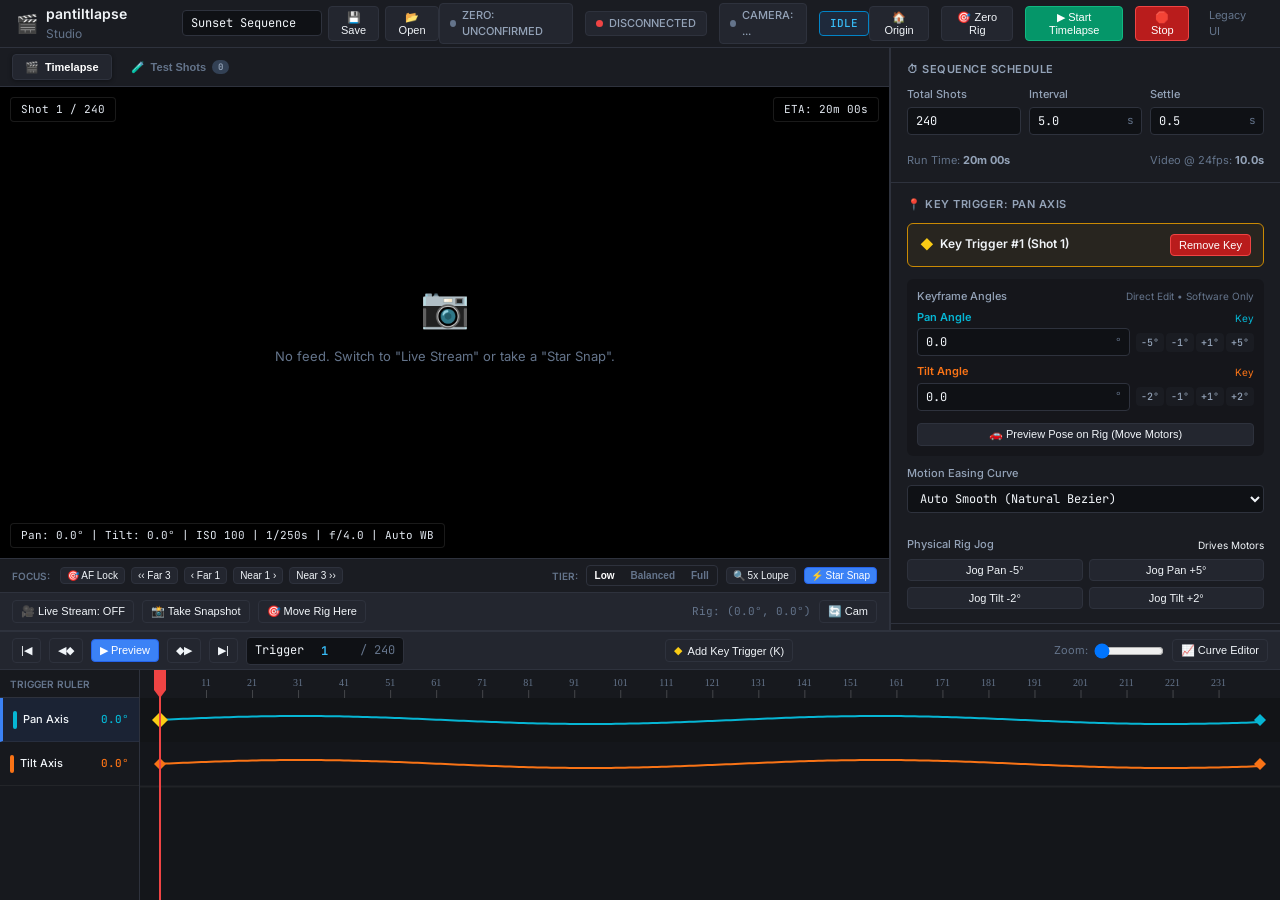
==== commit 9792b256: "feat(camera): add option to disable RAW capture (.CR2) across UI, engine, and API" ====
--- a/frontend/index.html
+++ b/frontend/index.html
@@ -382,6 +382,13 @@
             <select id="defaultWbSelect"></select>
           </div>
         </div>
+        <div style="margin-top: 10px; padding-top: 8px; border-top: 1px solid var(--border-color); display: flex; align-items: center; justify-content: space-between;">
+          <label for="chkCaptureRaw" style="font-size: 11px; font-weight: 500; color: var(--text-color); cursor: pointer; display: flex; align-items: center; gap: 6px;">
+            <input type="checkbox" id="chkCaptureRaw" style="width: 14px; height: 14px; accent-color: var(--primary-accent); cursor: pointer;">
+            <span>Capture RAW (.CR2)</span>
+          </label>
+          <span id="rawFormatBadge" class="badge" style="font-size: 10px; padding: 1px 6px;">JPEG Only</span>
+        </div>
       </div>
 
     </aside>
@@ -500,6 +507,6 @@
   <!-- Toast Container -->
   <div class="toast-container" id="toastContainer"></div>
 
-  <script src="app.js?v=20261007_01"></script>
+  <script src="app.js?v=20261007_02"></script>
 </body>
 </html>
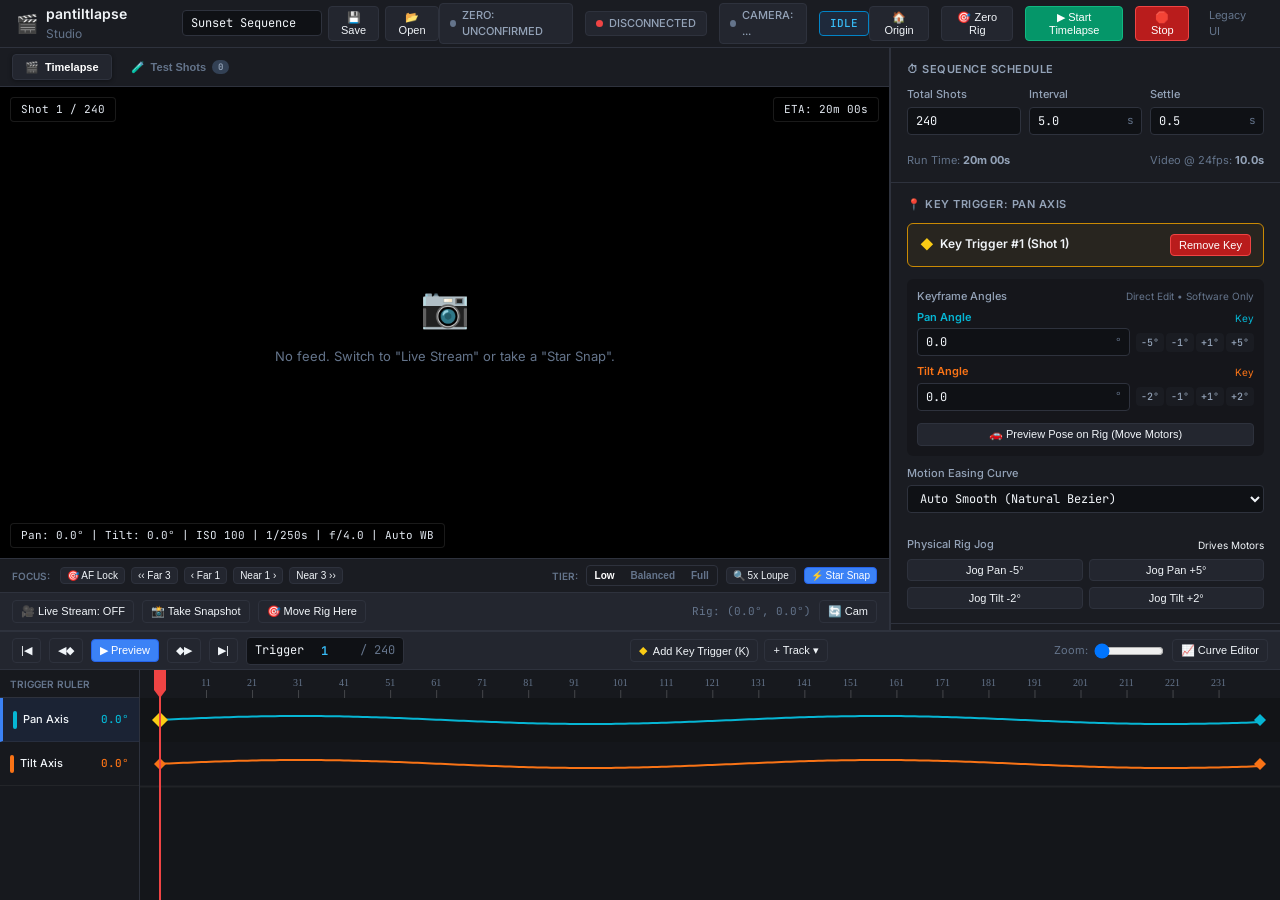
==== commit a43eac39: "feat(timeline): enable capture setting key triggers and parameter track management - Auto-create and" ====
--- a/frontend/index.html
+++ b/frontend/index.html
@@ -357,7 +357,10 @@
       <div class="inspector-section">
         <div class="inspector-section-header">
           <span class="inspector-section-title">📷 Sequence Camera Defaults</span>
-          <button class="btn btn-xs" id="btnSyncFromCam">Sync from Cam</button>
+          <div style="display: flex; gap: 6px; align-items: center;">
+            <span id="cameraTrackContextBadge" class="badge" style="font-size: 10px; padding: 1px 6px; background: rgba(59, 130, 246, 0.15); color: #93c5fd; border: 1px solid rgba(59, 130, 246, 0.3);">Shot 1 (Default)</span>
+            <button class="btn btn-xs" id="btnSyncFromCam">Sync from Cam</button>
+          </div>
         </div>
         <p style="font-size: 11px; color: var(--text-dim); margin-bottom: 8px;">
           Changing a setting at an intermediate shot automatically adds its track to the timeline.
@@ -422,9 +425,34 @@
       </div>
 
       <div class="timeline-toolbar-center">
-        <button class="btn btn-sm" id="btnAddKeyTrigger" title="Add Key Trigger at Playhead (K)">
-          <span style="color: var(--key-diamond);">◆</span> Add Key Trigger (K)
-        </button>
+        <div style="display: inline-flex; align-items: center; gap: 6px; position: relative;">
+          <button class="btn btn-sm" id="btnAddKeyTrigger" title="Add Key Trigger at Playhead (K)">
+            <span style="color: var(--key-diamond);">◆</span> Add Key Trigger (K)
+          </button>
+          <div class="track-menu-container" style="position: relative;">
+            <button class="btn btn-sm" id="btnAddTrackMenuBtn" title="Add Camera Parameter Track (Shutter, ISO, Aperture, WB)">
+              + Track ▾
+            </button>
+            <div class="track-menu-dropdown" id="addTrackDropdown" style="display: none;">
+              <button class="track-menu-item" data-param="shutter_speed">
+                <span class="track-color-indicator shutter_speed" style="width: 8px; height: 8px; border-radius: 50%; display: inline-block; margin-right: 6px;"></span>
+                Shutter Speed Track
+              </button>
+              <button class="track-menu-item" data-param="iso">
+                <span class="track-color-indicator iso" style="width: 8px; height: 8px; border-radius: 50%; display: inline-block; margin-right: 6px;"></span>
+                ISO Track
+              </button>
+              <button class="track-menu-item" data-param="aperture">
+                <span class="track-color-indicator aperture" style="width: 8px; height: 8px; border-radius: 50%; display: inline-block; margin-right: 6px;"></span>
+                Aperture Track
+              </button>
+              <button class="track-menu-item" data-param="white_balance">
+                <span class="track-color-indicator white_balance" style="width: 8px; height: 8px; border-radius: 50%; display: inline-block; margin-right: 6px;"></span>
+                White Balance Track
+              </button>
+            </div>
+          </div>
+        </div>
       </div>
 
       <div class="timeline-toolbar-right">
@@ -507,6 +535,6 @@
   <!-- Toast Container -->
   <div class="toast-container" id="toastContainer"></div>
 
-  <script src="app.js?v=20261007_02"></script>
+  <script src="app.js?v=20261008_01"></script>
 </body>
 </html>
--- a/frontend/style.css
+++ b/frontend/style.css
@@ -1104,3 +1104,58 @@
   font-family: var(--font-mono);
   margin-top: 2px;
 }
+
+/* Track Menu Dropdown */
+.track-menu-dropdown {
+  position: absolute;
+  top: calc(100% + 4px);
+  left: 0;
+  z-index: 100;
+  background: var(--bg-surface-elevated, #1e222b);
+  border: 1px solid var(--border-color, #333846);
+  border-radius: var(--radius-sm, 6px);
+  box-shadow: 0 10px 25px rgba(0, 0, 0, 0.5);
+  min-width: 170px;
+  display: flex;
+  flex-direction: column;
+  padding: 4px;
+}
+.track-menu-item {
+  display: flex;
+  align-items: center;
+  width: 100%;
+  padding: 6px 10px;
+  font-size: 12px;
+  font-weight: 500;
+  color: var(--text-color, #e2e8f0);
+  background: transparent;
+  border: none;
+  border-radius: var(--radius-sm, 4px);
+  cursor: pointer;
+  text-align: left;
+  transition: background 0.15s ease;
+}
+.track-menu-item:hover {
+  background: rgba(255, 255, 255, 0.08);
+  color: #fff;
+}
+
+/* Track Delete Button in Headers */
+.track-delete-btn {
+  background: transparent;
+  border: none;
+  color: var(--text-dim, #64748b);
+  font-size: 11px;
+  padding: 2px 4px;
+  border-radius: 3px;
+  cursor: pointer;
+  opacity: 0.6;
+  transition: all 0.15s ease;
+  line-height: 1;
+}
+.track-delete-btn:hover {
+  color: #ef4444;
+  background: rgba(239, 68, 68, 0.15);
+  opacity: 1;
+}
+
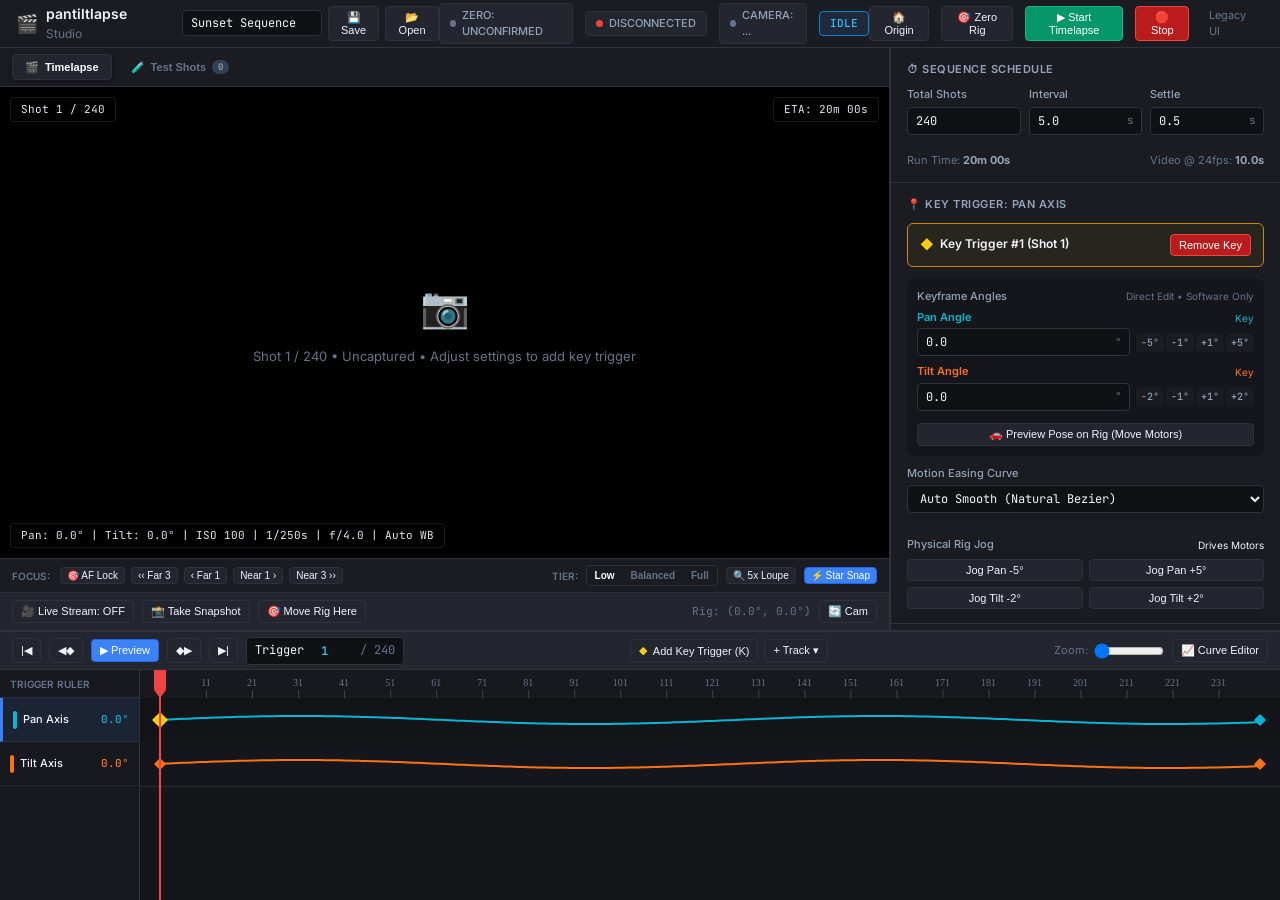
==== commit d3514c36: "feat(timelapse): eager preview generation and scrubber-linked live viewport - Asynchronously pre-gen" ====
--- a/frontend/index.html
+++ b/frontend/index.html
@@ -418,10 +418,11 @@
         </div>
 
         <!-- Follow Live Toggle (Active during time-lapse runs) -->
-        <button class="btn btn-xs btn-follow-live active" id="btnToggleFollowLive" style="display: none;" title="Toggle automatic tracking of live execution playhead">
+        <label class="follow-live-checkbox active" id="followLiveToggleLabel" style="display: none;" title="Automatically jump scrubber to latest captured frame">
+          <input type="checkbox" id="chkFollowLive" checked>
           <span id="followLiveDot" class="live-dot pulse"></span>
-          <span id="followLiveLabel">Following Live</span>
-        </button>
+          <span id="followLiveLabel">Follow Live</span>
+        </label>
       </div>
 
       <div class="timeline-toolbar-center">
@@ -535,6 +536,6 @@
   <!-- Toast Container -->
   <div class="toast-container" id="toastContainer"></div>
 
-  <script src="app.js?v=20261008_01"></script>
+  <script src="app.js?v=20261008_02"></script>
 </body>
 </html>
--- a/frontend/style.css
+++ b/frontend/style.css
@@ -957,6 +957,39 @@
   color: #10b981;
 }
 
+.follow-live-checkbox {
+  display: inline-flex;
+  align-items: center;
+  gap: 6px;
+  background: var(--bg-surface-elevated);
+  border: 1px solid var(--border-color);
+  padding: 3px 8px;
+  border-radius: var(--radius-sm);
+  font-family: var(--font-mono);
+  font-size: 11px;
+  cursor: pointer;
+  user-select: none;
+  transition: all 0.15s ease;
+  color: var(--text-muted);
+}
+.follow-live-checkbox:hover {
+  border-color: var(--text-dim);
+  color: var(--text-main);
+}
+.follow-live-checkbox.active {
+  background: rgba(16, 185, 129, 0.12);
+  border-color: rgba(16, 185, 129, 0.4);
+  color: #10b981;
+}
+.follow-live-checkbox input[type="checkbox"] {
+  cursor: pointer;
+  accent-color: var(--primary-accent);
+}
+.follow-live-checkbox.active .live-dot {
+  background-color: #10b981;
+  box-shadow: 0 0 6px rgba(16, 185, 129, 0.6);
+}
+
 .live-dot {
   width: 7px;
   height: 7px;
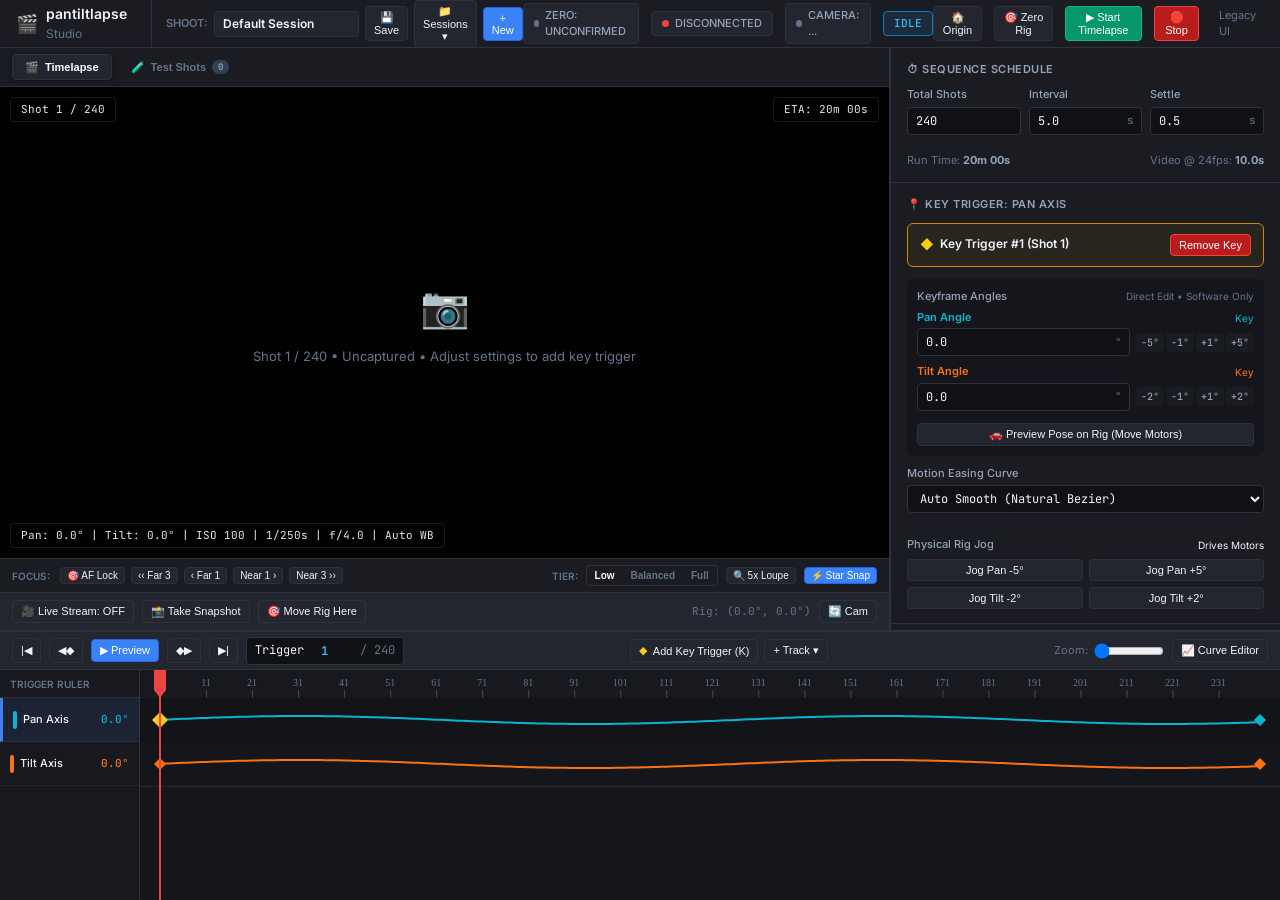
==== commit 3056665d: "feat: implement Shoot Session Manager with isolated test shots and timelapse folders" ====
--- a/frontend/index.html
+++ b/frontend/index.html
@@ -21,11 +21,14 @@
         </div>
       </div>
 
-      <!-- Plan Name & Save -->
-      <div style="display: flex; align-items: center; gap: 6px; margin-left: 12px;">
-        <input type="text" id="planNameInput" value="Sunset Sequence" style="width: 140px; height: 26px;" title="Sequence Plan Name">
-        <button class="btn btn-sm" id="btnSavePlan" title="Save plan to local rig storage">💾 Save</button>
-        <button class="btn btn-sm" id="btnOpenPlan" title="Open / Load an existing plan">📂 Open</button>
+      <!-- Shoot Session Cluster -->
+      <div class="session-bar-cluster" style="display: flex; align-items: center; gap: 6px; margin-left: 12px;">
+        <span style="font-size: 11px; font-weight: 600; color: var(--text-dim); text-transform: uppercase;">Shoot:</span>
+        <input type="text" id="sessionNameInput" value="Loading Session..." style="width: 145px; height: 26px;" title="Current Shoot Session Name (Click or Enter to Rename)">
+        <input type="hidden" id="planNameInput">
+        <button class="btn btn-sm" id="btnSaveSession" title="Save current session plan & settings">💾 Save</button>
+        <button class="btn btn-sm" id="btnOpenSessionsModal" title="Browse, switch, or manage shoot sessions">📁 Sessions ▾</button>
+        <button class="btn btn-sm btn-primary" id="btnNewSession" title="Start a fresh new shoot session">+ New</button>
       </div>
     </div>
 
@@ -513,6 +516,30 @@
     </div>
   </div>
 
+  <!-- Shoot Sessions Manager Modal -->
+  <div id="sessionsModal" class="modal-backdrop" style="display: none;">
+    <div class="modal-content" style="max-width: 520px;">
+      <div style="display: flex; justify-content: space-between; align-items: center; margin-bottom: 12px;">
+        <h3 style="margin: 0; font-size: 15px;">📁 Shoot Sessions Manager</h3>
+        <button class="btn btn-xs" id="btnCloseSessionsModal" title="Close dialog">✕</button>
+      </div>
+      <p style="color: var(--text-muted); font-size: 12px; margin-bottom: 12px;">
+        Each shoot session isolates its own test shots, motion trajectory, and sequence captures in a self-contained folder:
+      </p>
+      <div style="display: flex; gap: 8px; margin-bottom: 12px;">
+        <input type="text" id="newSessionModalInput" placeholder="New shoot name (e.g. Milkyway at Summit)" style="flex: 1; height: 28px;">
+        <button class="btn btn-sm btn-primary" id="btnCreateSessionFromModal">+ Create Session</button>
+      </div>
+      <div id="sessionsList" style="max-height: 300px; overflow-y: auto; display: flex; flex-direction: column; gap: 8px; margin-bottom: 14px;">
+        <div style="color: var(--text-dim); font-size: 12px; text-align: center; padding: 20px 0;">Loading sessions...</div>
+      </div>
+      <div style="display: flex; justify-content: space-between; align-items: center;">
+        <button class="btn btn-xs" id="btnRefreshSessionsList" title="Refresh shoot sessions list">🔄 Refresh</button>
+        <button class="btn btn-sm" id="btnCloseSessionsModalBottom">Close</button>
+      </div>
+    </div>
+  </div>
+
   <!-- Open / Load Plan Modal -->
   <div id="openPlanModal" class="modal-backdrop" style="display: none;">
     <div class="modal-content" style="max-width: 480px;">
@@ -536,6 +563,6 @@
   <!-- Toast Container -->
   <div class="toast-container" id="toastContainer"></div>
 
-  <script src="app.js?v=20261008_02"></script>
+  <script src="app.js?v=20261008_03"></script>
 </body>
 </html>
--- a/frontend/style.css
+++ b/frontend/style.css
@@ -1192,3 +1192,63 @@
   opacity: 1;
 }
 
+/* Shoot Session Manager */
+.session-bar-cluster {
+  display: flex;
+  align-items: center;
+  gap: 6px;
+  margin-left: 14px;
+  padding-left: 14px;
+  border-left: 1px solid var(--border-color, #2d3340);
+}
+
+#sessionNameInput {
+  background: var(--bg-surface-elevated, #1b1e26);
+  border: 1px solid var(--border-color, #333846);
+  color: var(--text-color, #f1f5f9);
+  font-family: inherit;
+  font-size: 12px;
+  font-weight: 600;
+  border-radius: var(--radius-sm, 4px);
+  padding: 2px 8px;
+  transition: border-color 0.15s ease, background 0.15s ease;
+}
+
+#sessionNameInput:focus {
+  outline: none;
+  border-color: var(--primary-accent, #38bdf8);
+  background: #222733;
+}
+
+.session-item-card {
+  display: flex;
+  justify-content: space-between;
+  align-items: center;
+  padding: 10px 12px;
+  background: rgba(255, 255, 255, 0.03);
+  border: 1px solid var(--border-color, #333846);
+  border-radius: var(--radius-sm, 6px);
+  transition: all 0.15s ease;
+}
+
+.session-item-card:hover {
+  background: rgba(255, 255, 255, 0.06);
+  border-color: rgba(56, 189, 248, 0.35);
+}
+
+.session-item-card.active {
+  border-color: var(--primary-accent, #38bdf8);
+  background: rgba(56, 189, 248, 0.08);
+}
+
+.session-badge-active {
+  font-size: 10px;
+  font-weight: 600;
+  padding: 1px 6px;
+  border-radius: 4px;
+  background: var(--primary-accent, #38bdf8);
+  color: #0f172a;
+  text-transform: uppercase;
+  letter-spacing: 0.5px;
+}
+
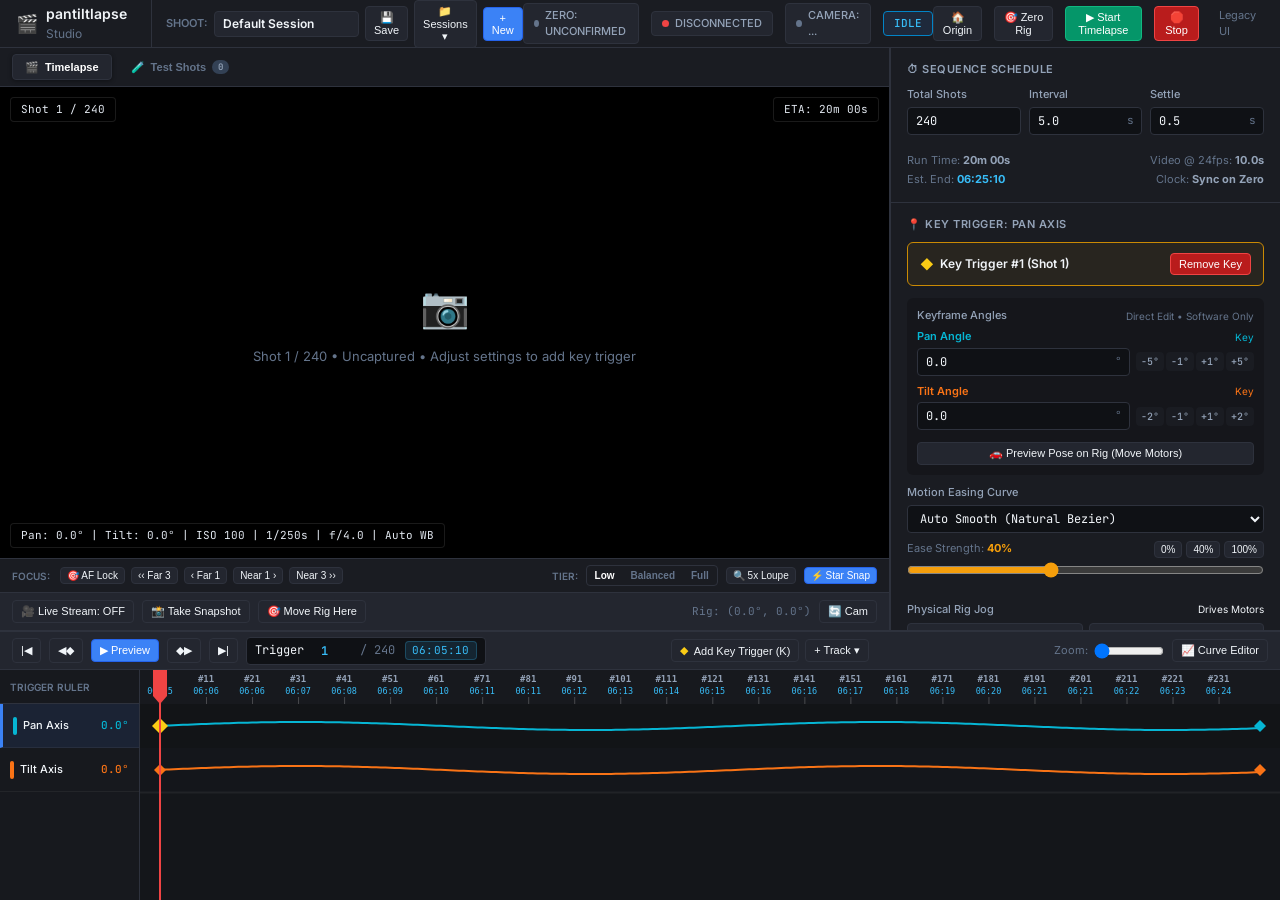
==== commit 42176483: "feat(timeline): in-run key trigger replanning, velocity continuity and history preservation - Preser" ====
--- a/frontend/index.html
+++ b/frontend/index.html
@@ -253,6 +253,10 @@
           <span>Run Time: <strong id="calcRunTime" style="color: var(--text-muted);">20m 00s</strong></span>
           <span>Video @ 24fps: <strong id="calcClipLength" style="color: var(--text-muted);">10.0s</strong></span>
         </div>
+        <div style="margin-top: 4px; font-size: 11px; color: var(--text-dim); display: flex; justify-content: space-between;">
+          <span>Est. End: <strong id="calcEndTime" style="color: #38bdf8;">--:--:--</strong></span>
+          <span>Clock: <strong id="clockSyncStatus" style="color: var(--text-muted);">Sync on Zero</strong></span>
+        </div>
       </div>
 
       <!-- Section 2: Selected Key Trigger Inspector -->
@@ -265,6 +269,7 @@
           <div class="key-trigger-title">
             <span class="diamond">◆</span>
             <span id="keyCardTitle">Key Trigger #1 (Shot 1)</span>
+            <span id="keyCardStatusBadge" class="key-status-badge" style="display: none; margin-left: 6px;">🔒 Executed (Locked)</span>
           </div>
           <button class="btn btn-sm" id="btnToggleKeyTrigger">Remove Key</button>
         </div>
@@ -339,6 +344,17 @@
             <option value="linear">Linear</option>
             <option value="bezier">Custom Bezier (Manual Tangents)</option>
           </select>
+          <div id="easeStrengthRow" style="margin-top: 8px; display: flex; flex-direction: column; gap: 4px;">
+            <div style="display: flex; justify-content: space-between; align-items: center;">
+              <span style="font-size: 11px; color: var(--text-dim);">Ease Strength: <strong id="easeStrengthVal" style="color: #f59e0b;">40%</strong></span>
+              <div style="display: flex; gap: 4px;">
+                <button class="btn btn-xs" type="button" onclick="app.setEaseStrength(0)">0%</button>
+                <button class="btn btn-xs" type="button" onclick="app.setEaseStrength(40)">40%</button>
+                <button class="btn btn-xs" type="button" onclick="app.setEaseStrength(100)">100%</button>
+              </div>
+            </div>
+            <input type="range" id="easeStrengthInput" min="0" max="100" value="40" style="width: 100%; accent-color: #f59e0b;">
+          </div>
         </div>
 
         <!-- Physical Jogging Station (Drives Motors) -->
@@ -418,6 +434,7 @@
           <span>Trigger</span>
           <input type="number" id="playheadInput" min="1" max="240" value="1">
           <span style="color: var(--text-dim);">/ <span id="totalShotsLabel">240</span></span>
+          <span id="playheadTimeBadge" class="playhead-time-badge" title="Estimated Real Wall-Clock Time">--:--:--</span>
         </div>
 
         <!-- Follow Live Toggle (Active during time-lapse runs) -->
@@ -492,11 +509,11 @@
     <div class="modal-content">
       <h3 style="margin-bottom: 8px;">Confirm Physical Zero Origin</h3>
       <p style="color: var(--text-muted); font-size: 12px; margin-bottom: 14px;">
-        This sets the current motor orientation as origin (0.00°, 0.00°) and validates software limits.
+        This sets current motor orientation as origin (0.00°, 0.00°), validates software limits, and synchronizes the rig clock with your device time.
       </p>
       <div style="display: flex; gap: 8px; justify-content: flex-end;">
         <button class="btn btn-sm" onclick="closeRecalibrateModal()">Cancel</button>
-        <button class="btn btn-primary btn-sm" onclick="executeRecalibrateZero()">🎯 Confirm & Set (0°, 0°)</button>
+        <button class="btn btn-primary btn-sm" onclick="executeRecalibrateZero()">🎯 Confirm & Sync (0°, 0°)</button>
       </div>
     </div>
   </div>
--- a/frontend/style.css
+++ b/frontend/style.css
@@ -683,6 +683,23 @@
   border-color: #ca8a04;
   background: rgba(202, 138, 4, 0.08);
 }
+.key-trigger-card.is-locked {
+  border-color: rgba(16, 185, 129, 0.4);
+  background: rgba(16, 185, 129, 0.06);
+}
+.key-status-badge {
+  font-family: var(--font-mono);
+  font-size: 10px;
+  padding: 2px 6px;
+  border-radius: var(--radius-sm);
+  background: rgba(16, 185, 129, 0.12);
+  color: #10b981;
+  border: 1px solid rgba(16, 185, 129, 0.3);
+  font-weight: 600;
+  display: inline-flex;
+  align-items: center;
+  gap: 4px;
+}
 .key-trigger-title {
   font-weight: 600;
   font-size: 12px;
@@ -847,6 +864,19 @@
   font-weight: 600;
 }
 
+.playhead-time-badge {
+  font-family: var(--font-mono);
+  font-size: 11px;
+  color: #38bdf8;
+  background: rgba(56, 189, 248, 0.12);
+  border: 1px solid rgba(56, 189, 248, 0.25);
+  border-radius: var(--radius-sm);
+  padding: 1px 6px;
+  letter-spacing: 0.02em;
+  margin-left: 4px;
+  white-space: nowrap;
+}
+
 /* Timeline Canvas Area */
 .timeline-viewport {
   flex: 1;
@@ -870,7 +900,7 @@
 }
 
 .track-header-ruler {
-  height: 28px;
+  height: 34px;
   border-bottom: 1px solid var(--border-color);
   display: flex;
   align-items: center;
